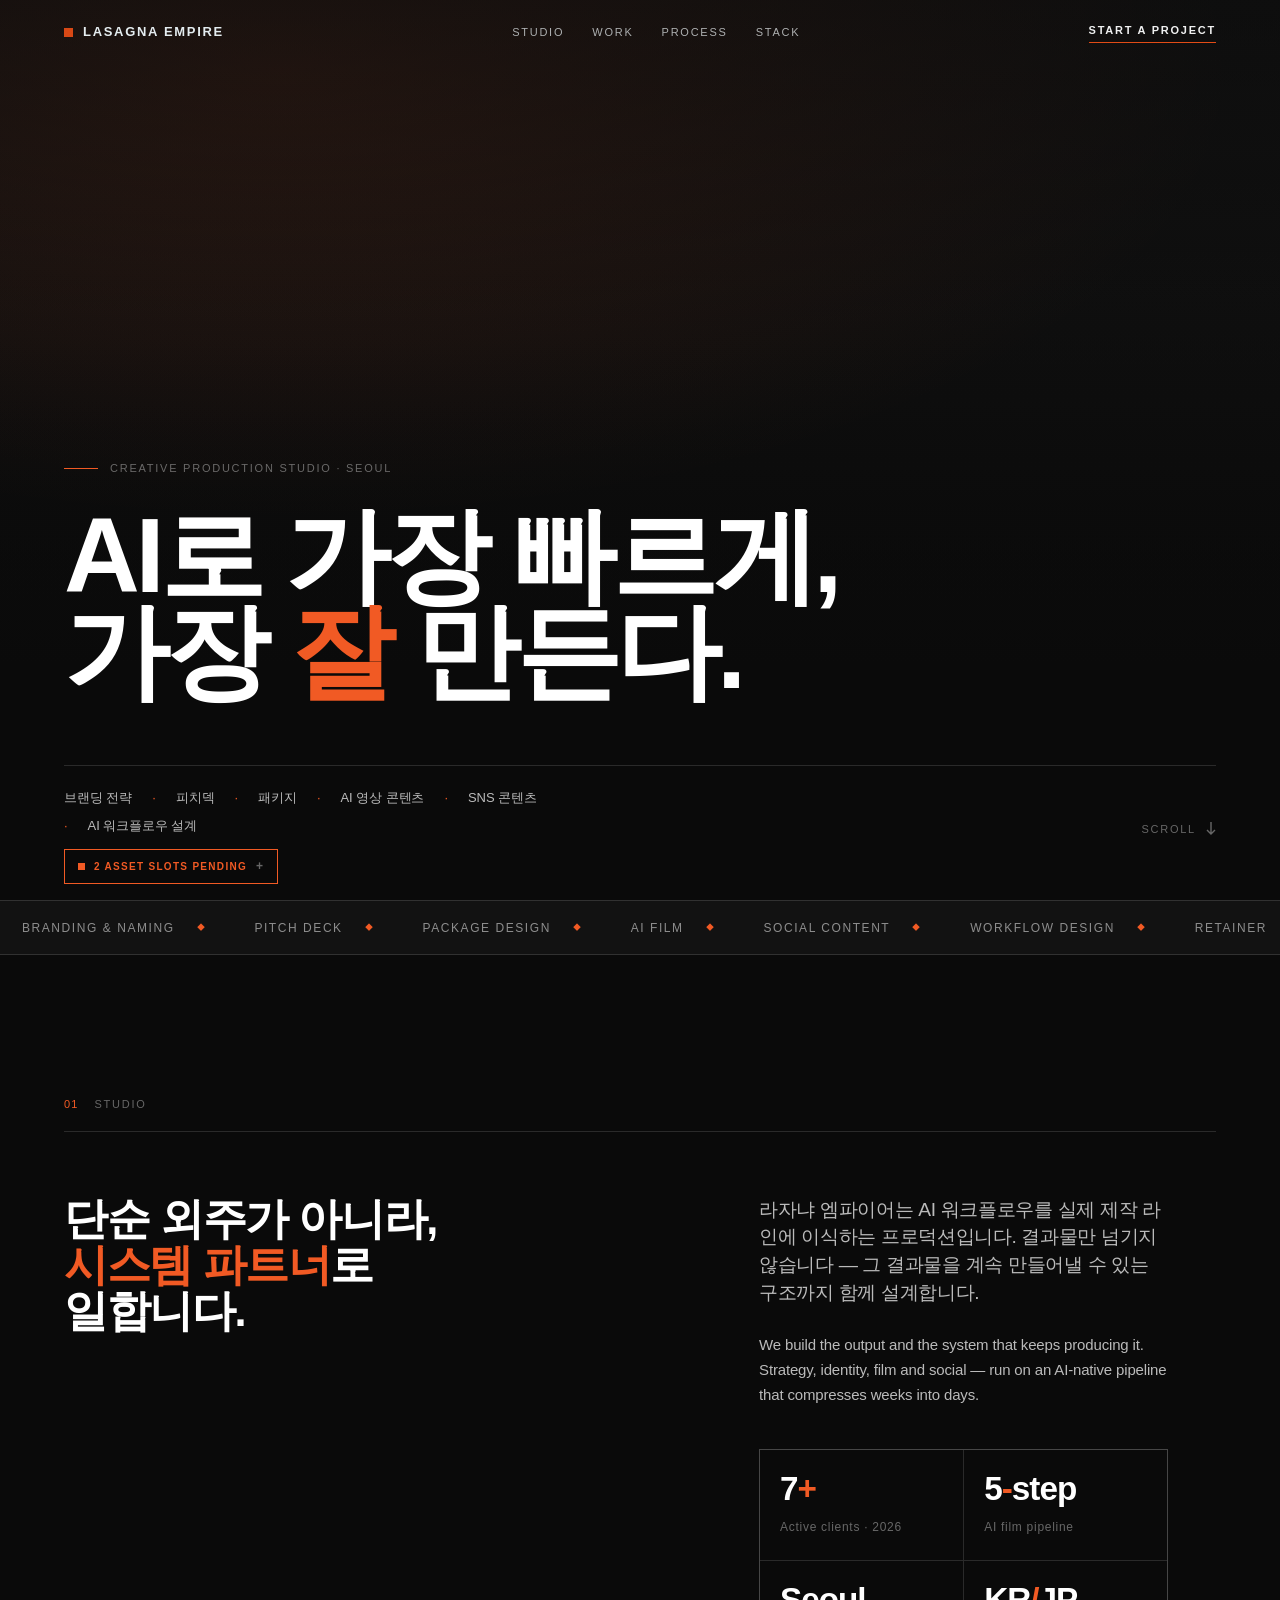
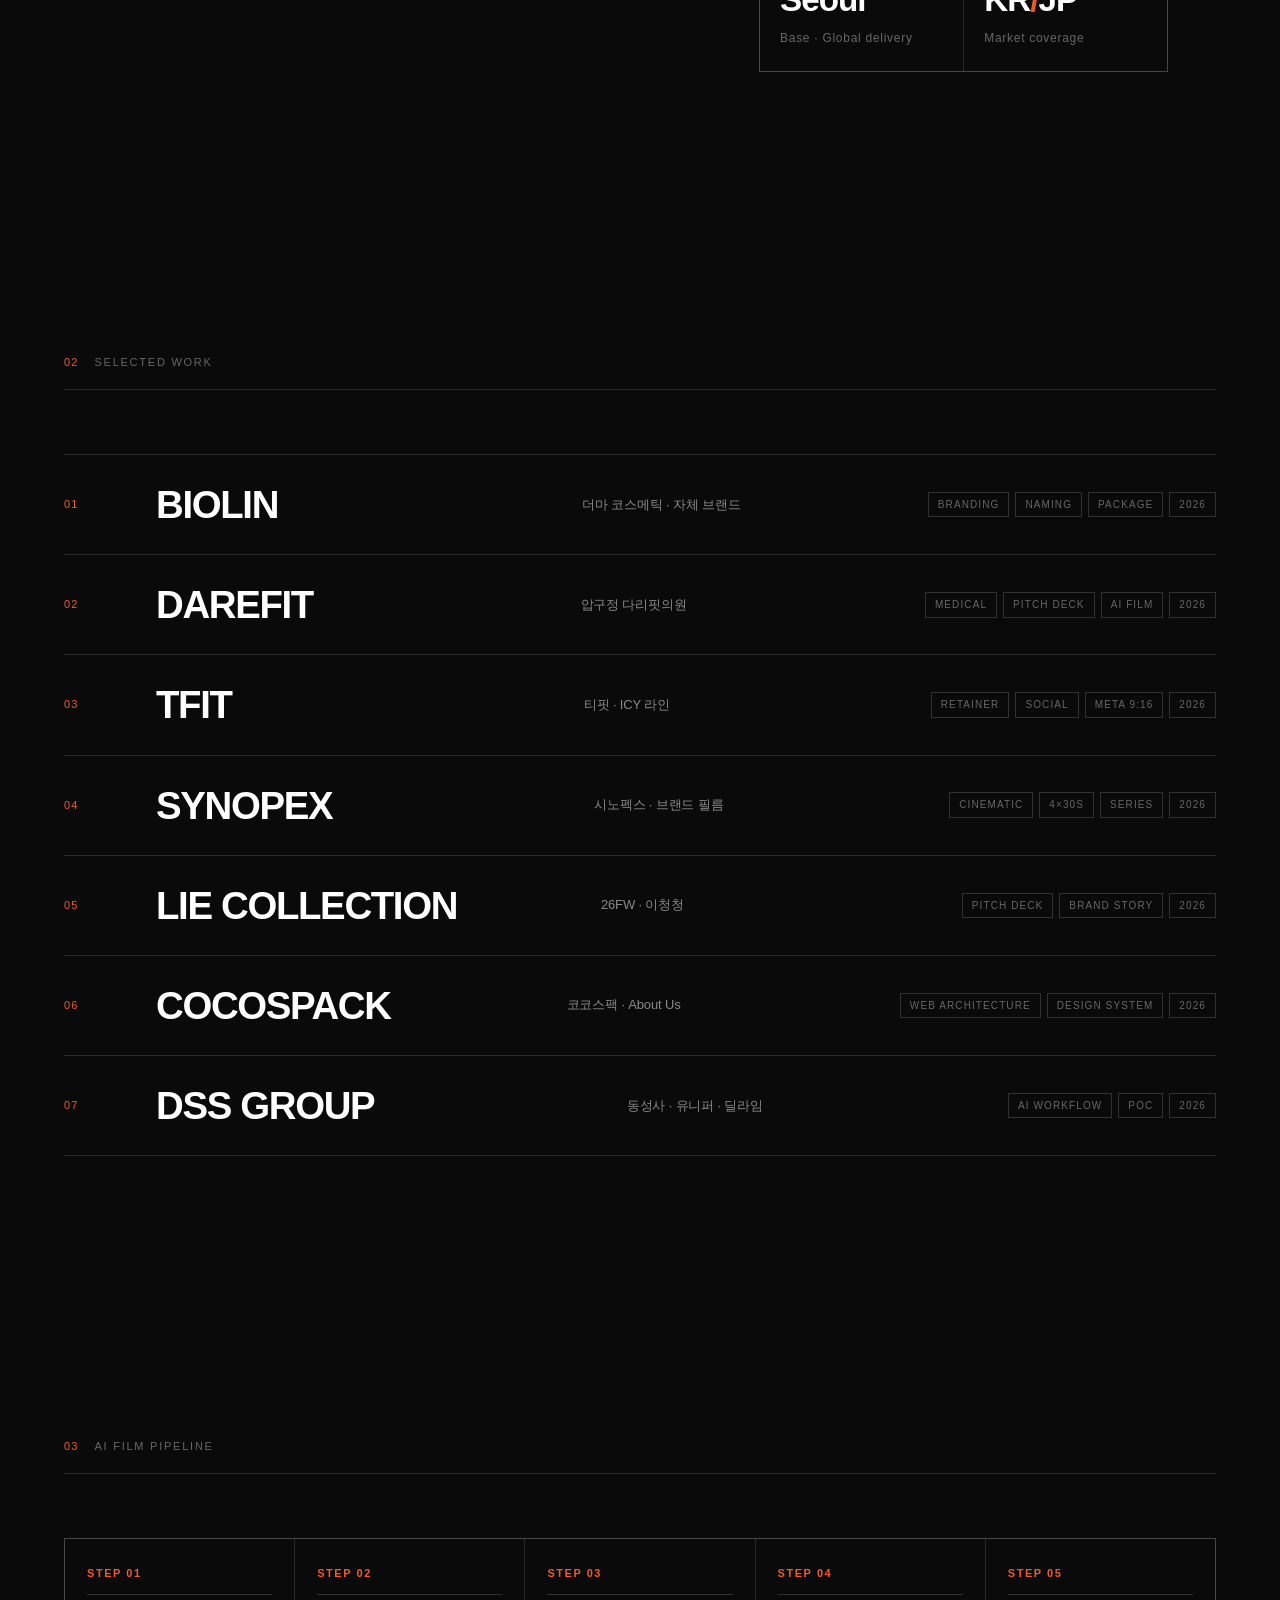
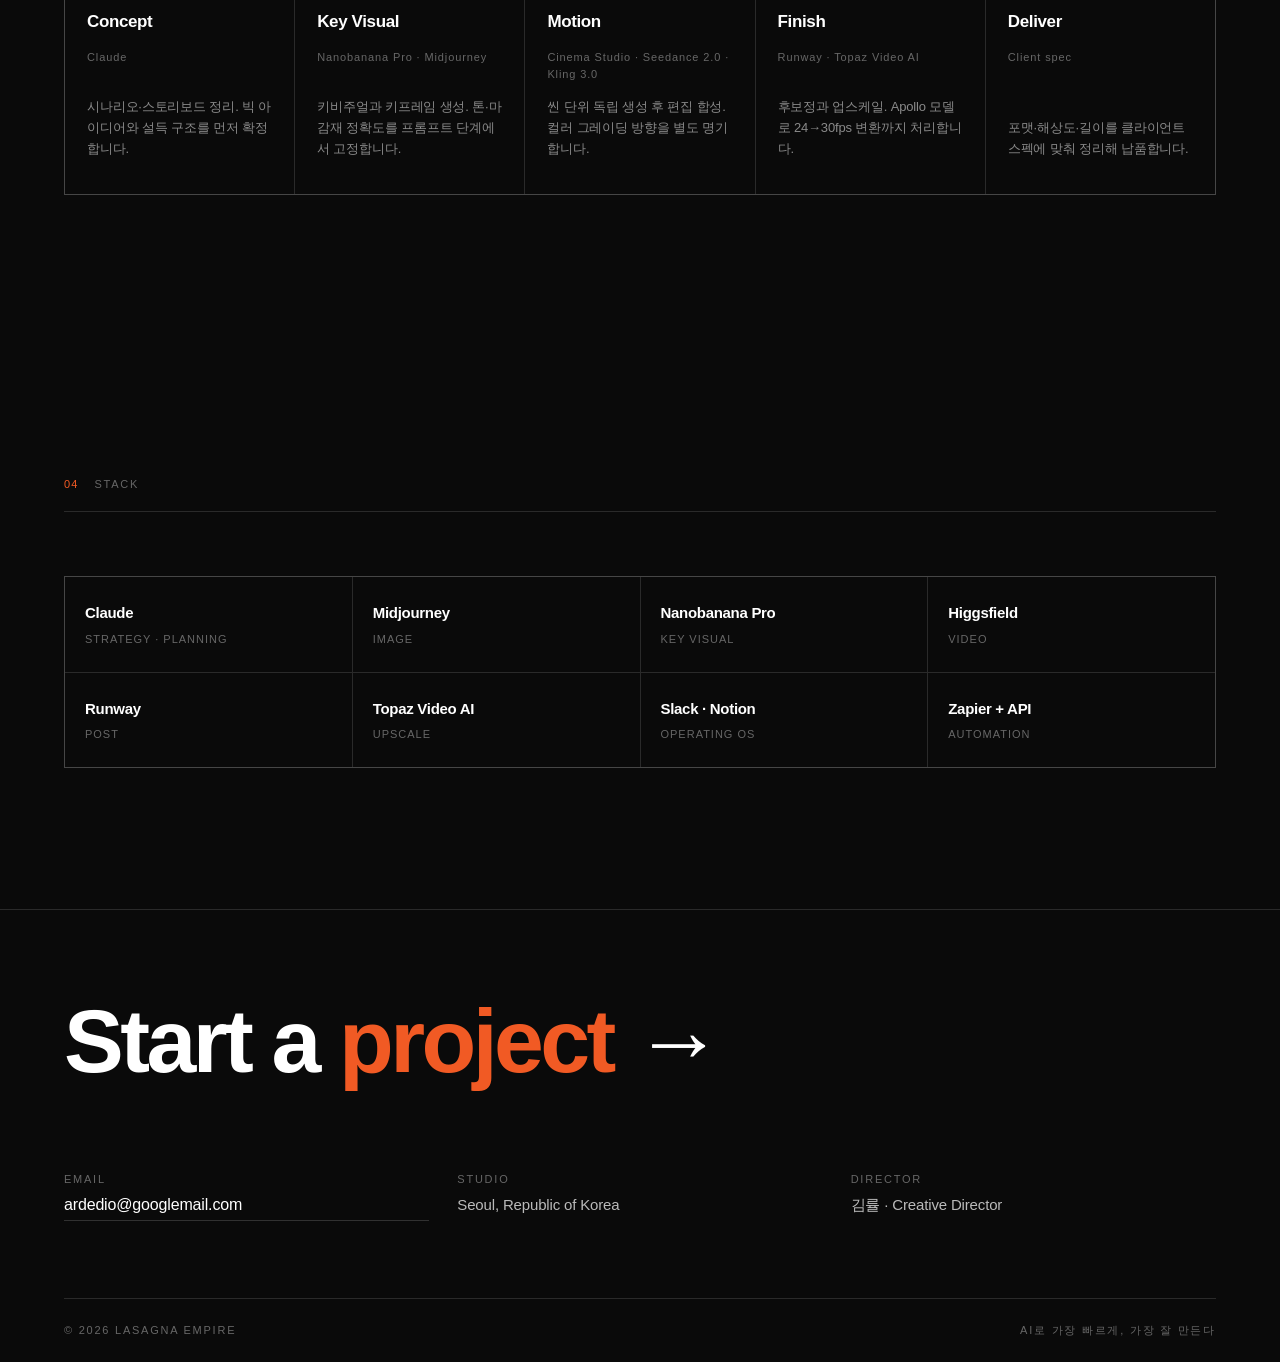
==== site/index.html @ c1d5d14d "Add Home prototype v2 (static site) Dependency-free static Home page under site/, built to the brand" ====
<!DOCTYPE html>
<html lang="ko">
<head>
<meta charset="utf-8">
<meta name="viewport" content="width=device-width, initial-scale=1">
<title>LASAGNA EMPIRE — AI로 가장 빠르게, 가장 잘 만든다</title>
<meta name="description" content="라자냐 엠파이어는 AI로 가장 빠르게, 가장 잘 만드는 크리에이티브 프로덕션 스튜디오입니다. 브랜딩 전략 · 피치덱 · 패키지 · AI 영상 · SNS 콘텐츠.">
<meta name="theme-color" content="#0A0A0A">

<meta property="og:type" content="website">
<meta property="og:title" content="LASAGNA EMPIRE">
<meta property="og:description" content="AI로 가장 빠르게, 가장 잘 만든다 — 크리에이티브 효율의 새로운 기준.">
<meta property="og:image" content="assets/kv/og.jpg">
<meta property="og:locale" content="ko_KR">

<link rel="stylesheet" href="css/base.css">
<link rel="stylesheet" href="css/home.css">
</head>
<body>

<a class="skip" href="#main">본문으로 건너뛰기</a>

<!-- ====================================================================== NAV -->
<header class="nav">
  <a class="nav__mark" href="#top" aria-label="LASAGNA EMPIRE — 홈">
    <span class="nav__dot" aria-hidden="true"></span>
    <span>Lasagna Empire</span>
  </a>
  <nav class="nav__links" aria-label="주요 메뉴">
    <a class="nav__link" href="#studio">Studio</a>
    <a class="nav__link" href="#work">Work</a>
    <a class="nav__link" href="#process">Process</a>
    <a class="nav__link" href="#stack">Stack</a>
  </nav>
  <a class="nav__cta" href="#contact">Start a project</a>
</header>

<main id="main">

<!-- ===================================================================== HERO -->
<section class="hero" id="top" data-video="pending">
  <div class="hero__media">
    <video class="hero__video" id="heroVideo"
           autoplay muted loop playsinline preload="auto"
           poster="assets/video/background-poster.jpg"
           aria-hidden="true" tabindex="-1">
      <source src="assets/video/background.mp4" type="video/mp4">
    </video>
  </div>
  <div class="hero__scrim" aria-hidden="true"></div>

  <div class="shell hero__inner">
    <p class="hero__eyebrow t-label">Creative Production Studio · Seoul</p>

    <h1 class="t-display hero__title">
      AI로 가장 빠르게,<br>가장 <em>잘</em> 만든다.
    </h1>

    <div class="hero__foot">
      <ul class="hero__caps">
        <li>브랜딩 전략</li>
        <li>피치덱</li>
        <li>패키지</li>
        <li>AI 영상 콘텐츠</li>
        <li>SNS 콘텐츠</li>
        <li>AI 워크플로우 설계</li>
      </ul>
      <a class="hero__scroll t-label" href="#studio">
        <span>Scroll</span>
        <svg width="10" height="14" viewBox="0 0 10 14" fill="none" aria-hidden="true">
          <path d="M5 0v12M1 8l4 4 4-4" stroke="currentColor" stroke-width="1.4"/>
        </svg>
      </a>
    </div>
  </div>
</section>

<!-- =================================================================== TICKER -->
<div class="ticker" aria-hidden="true">
  <div class="ticker__track" id="tickerTrack">
    <ul class="ticker__seq">
      <li class="ticker__item">Branding &amp; Naming</li>
      <li class="ticker__item">Pitch Deck</li>
      <li class="ticker__item">Package Design</li>
      <li class="ticker__item">AI Film</li>
      <li class="ticker__item">Social Content</li>
      <li class="ticker__item">Workflow Design</li>
      <li class="ticker__item">Retainer</li>
    </ul>
  </div>
</div>

<!-- =================================================================== STUDIO -->
<section class="section" id="studio">
  <div class="shell">
    <div class="section-head">
      <span class="t-num section-head__idx">01</span>
      <h2 class="t-label">Studio</h2>
    </div>

    <div class="studio__grid">
      <h3 class="t-head studio__lede reveal">
        단순 외주가 아니라,<br><span class="flame">시스템 파트너</span>로<br>일합니다.
      </h3>

      <div class="studio__body">
        <p class="t-sub reveal">
          라자냐 엠파이어는 AI 워크플로우를 실제 제작 라인에 이식하는 프로덕션입니다.
          결과물만 넘기지 않습니다 — 그 결과물을 계속 만들어낼 수 있는 구조까지 함께 설계합니다.
        </p>
        <p class="t-body reveal" style="--reveal-delay:70ms">
          We build the output and the system that keeps producing it. Strategy, identity,
          film and social — run on an AI-native pipeline that compresses weeks into days.
        </p>

        <div class="stats reveal" style="--reveal-delay:140ms">
          <div class="stat">
            <span class="stat__k">7<span class="flame">+</span></span>
            <span class="stat__v">Active clients · 2026</span>
          </div>
          <div class="stat">
            <span class="stat__k">5<span class="flame">-</span>step</span>
            <span class="stat__v">AI film pipeline</span>
          </div>
          <div class="stat">
            <span class="stat__k">Seoul</span>
            <span class="stat__v">Base · Global delivery</span>
          </div>
          <div class="stat">
            <span class="stat__k">KR<span class="flame">/</span>JP</span>
            <span class="stat__v">Market coverage</span>
          </div>
        </div>
      </div>
    </div>
  </div>
</section>

<!-- ===================================================================== WORK -->
<section class="section" id="work">
  <div class="shell">
    <div class="section-head">
      <span class="t-num section-head__idx">02</span>
      <h2 class="t-label">Selected Work</h2>
    </div>

    <!-- Rows are rendered from site/js/home.js so the KV manifest stays the
         single source of truth. Static fallback lives inside <noscript>. -->
    <ul class="work__list" id="workList"></ul>

    <noscript>
      <p class="t-body" style="padding-top:20px">
        BIOLIN · DAREFIT · TFIT · SYNOPEX · LIE COLLECTION · COCOSPACK · DSS GROUP
      </p>
    </noscript>
  </div>
</section>

<!-- ================================================================== PROCESS -->
<section class="section" id="process">
  <div class="shell">
    <div class="section-head">
      <span class="t-num section-head__idx">03</span>
      <h2 class="t-label">AI Film Pipeline</h2>
    </div>

    <div class="process__grid">
      <article class="step reveal">
        <span class="step__idx">STEP 01</span>
        <h3 class="step__name">Concept</h3>
        <span class="step__tool">Claude</span>
        <p class="step__desc">시나리오·스토리보드 정리. 빅 아이디어와 설득 구조를 먼저 확정합니다.</p>
      </article>
      <article class="step reveal" style="--reveal-delay:60ms">
        <span class="step__idx">STEP 02</span>
        <h3 class="step__name">Key Visual</h3>
        <span class="step__tool">Nanobanana Pro · Midjourney</span>
        <p class="step__desc">키비주얼과 키프레임 생성. 톤·마감재 정확도를 프롬프트 단계에서 고정합니다.</p>
      </article>
      <article class="step reveal" style="--reveal-delay:120ms">
        <span class="step__idx">STEP 03</span>
        <h3 class="step__name">Motion</h3>
        <span class="step__tool">Cinema Studio · Seedance 2.0 · Kling 3.0</span>
        <p class="step__desc">씬 단위 독립 생성 후 편집 합성. 컬러 그레이딩 방향을 별도 명기합니다.</p>
      </article>
      <article class="step reveal" style="--reveal-delay:180ms">
        <span class="step__idx">STEP 04</span>
        <h3 class="step__name">Finish</h3>
        <span class="step__tool">Runway · Topaz Video AI</span>
        <p class="step__desc">후보정과 업스케일. Apollo 모델로 24→30fps 변환까지 처리합니다.</p>
      </article>
      <article class="step reveal" style="--reveal-delay:240ms">
        <span class="step__idx">STEP 05</span>
        <h3 class="step__name">Deliver</h3>
        <span class="step__tool">Client spec</span>
        <p class="step__desc">포맷·해상도·길이를 클라이언트 스펙에 맞춰 정리해 납품합니다.</p>
      </article>
    </div>
  </div>
</section>

<!-- ==================================================================== STACK -->
<section class="section" id="stack">
  <div class="shell">
    <div class="section-head">
      <span class="t-num section-head__idx">04</span>
      <h2 class="t-label">Stack</h2>
    </div>

    <div class="stack__grid">
      <div class="tool reveal"><span class="tool__name">Claude</span><span class="tool__role">Strategy · Planning</span></div>
      <div class="tool reveal" style="--reveal-delay:40ms"><span class="tool__name">Midjourney</span><span class="tool__role">Image</span></div>
      <div class="tool reveal" style="--reveal-delay:80ms"><span class="tool__name">Nanobanana Pro</span><span class="tool__role">Key Visual</span></div>
      <div class="tool reveal" style="--reveal-delay:120ms"><span class="tool__name">Higgsfield</span><span class="tool__role">Video</span></div>
      <div class="tool reveal" style="--reveal-delay:160ms"><span class="tool__name">Runway</span><span class="tool__role">Post</span></div>
      <div class="tool reveal" style="--reveal-delay:200ms"><span class="tool__name">Topaz Video AI</span><span class="tool__role">Upscale</span></div>
      <div class="tool reveal" style="--reveal-delay:240ms"><span class="tool__name">Slack · Notion</span><span class="tool__role">Operating OS</span></div>
      <div class="tool reveal" style="--reveal-delay:280ms"><span class="tool__name">Zapier + API</span><span class="tool__role">Automation</span></div>
    </div>
  </div>
</section>

<!-- ================================================================== CONTACT -->
<section class="contact" id="contact">
  <div class="shell">
    <a class="contact__cta" href="mailto:ardedio@googlemail.com">
      <span>Start a</span> <span class="flame">project</span> <span>→</span>
    </a>

    <div class="contact__rows">
      <div class="contact__row">
        <span class="t-label">Email</span>
        <a href="mailto:ardedio@googlemail.com">ardedio@googlemail.com</a>
      </div>
      <div class="contact__row">
        <span class="t-label">Studio</span>
        <span class="t-body">Seoul, Republic of Korea</span>
      </div>
      <div class="contact__row">
        <span class="t-label">Director</span>
        <span class="t-body">김률 · Creative Director</span>
      </div>
    </div>

    <div class="foot">
      <span class="t-label">© 2026 Lasagna Empire</span>
      <span class="t-label">AI로 가장 빠르게, 가장 잘 만든다</span>
    </div>
  </div>
</section>

</main>

<!-- Cursor-tracked key visual (pointer devices) -->
<div class="kv-peek" id="kvPeek" aria-hidden="true"><img alt="" id="kvPeekImg"></div>

<!-- Placeholder-asset notice - dev only; auto-hides once real assets land -->
<aside class="audit" id="audit" hidden>
  <button class="audit__toggle" id="auditToggle" aria-expanded="false" aria-controls="auditPanel">
    <span class="audit__dot" aria-hidden="true"></span>
    <span id="auditChip">Asset slots pending</span>
    <span class="audit__chev" aria-hidden="true">+</span>
  </button>
  <div class="audit__panel" id="auditPanel">
    <span id="auditBody"></span>
    <button class="audit__hide" id="auditHide">이 세션에서 숨기기</button>
  </div>
</aside>

<script src="js/home.js"></script>
</body>
</html>
---- site/css/base.css ----
/* ==========================================================================
   LASAGNA EMPIRE — Base / Brand System
   HARD RULES
     · Ground   : Black (#0A0A0A)
     · Accent   : Flame (#F15A24) — single accent, used as a system marker.
     · Type     : ALL-GOTHIC (올고딕). No serif anywhere. Mac-native stack:
                  Latin  -> Helvetica Neue
                  Hangul -> Apple SD Gothic Neo (falls through automatically,
                            Helvetica Neue carries no Hangul glyphs)
   ========================================================================== */

:root {
  /* --- Brand ------------------------------------------------------------ */
  --ink:        #0A0A0A;
  --ink-raise:  #121212;
  --flame:      #F15A24;
  --flame-dim:  #B8431B;

  /* --- Neutrals (on black) ---------------------------------------------- */
  --w-100: #FFFFFF;
  --w-72:  rgba(255,255,255,0.72);
  --w-52:  rgba(255,255,255,0.52);
  --w-38:  rgba(255,255,255,0.38);
  --w-16:  rgba(255,255,255,0.16);
  --w-10:  rgba(255,255,255,0.10);
  --hair:  rgba(255,255,255,0.13);

  /* --- Type ------------------------------------------------------------- */
  --font: "Helvetica Neue", Helvetica, -apple-system, BlinkMacSystemFont,
          "Apple SD Gothic Neo", "Pretendard Variable", Pretendard,
          "Segoe UI", Arial, sans-serif;

  /* --- Grid / rhythm ---------------------------------------------------- */
  --gutter: 24px;
  --margin: 32px;
  --maxw:   1560px;
  --rule:   1px;

  /* --- Motion ----------------------------------------------------------- */
  --ease:      cubic-bezier(0.22, 1, 0.36, 1);
  --ease-io:   cubic-bezier(0.65, 0, 0.35, 1);
  --dur:       0.62s;
}

@media (min-width: 900px)  { :root { --margin: 48px; } }
@media (min-width: 1280px) { :root { --margin: 64px; --gutter: 32px; } }

/* --- Reset ---------------------------------------------------------------- */
*, *::before, *::after { box-sizing: border-box; }
html { -webkit-text-size-adjust: 100%; scroll-behavior: smooth; }
@media (prefers-reduced-motion: reduce) { html { scroll-behavior: auto; } }

body {
  margin: 0;
  background: var(--ink);
  color: var(--w-100);
  font-family: var(--font);
  font-weight: 400;
  font-size: 16px;
  line-height: 1.55;
  letter-spacing: -0.01em;
  -webkit-font-smoothing: antialiased;
  -moz-osx-font-smoothing: grayscale;
  overflow-x: hidden;
}

h1, h2, h3, h4, p, figure, ul, ol { margin: 0; }
ul, ol { padding: 0; list-style: none; }
img, video { display: block; max-width: 100%; }
a { color: inherit; text-decoration: none; }
button { font: inherit; color: inherit; background: none; border: 0; cursor: pointer; }

::selection { background: var(--flame); color: var(--ink); }

/* --- Type primitives ------------------------------------------------------ */

/* Display — tight, large, negative tracking. Pentagram discipline. */
.t-display {
  font-weight: 700;
  font-size: clamp(2.75rem, 8.2vw, 8.5rem);
  line-height: 0.92;
  letter-spacing: -0.042em;
  text-wrap: balance;
}

.t-head {
  font-weight: 700;
  font-size: clamp(1.75rem, 3.4vw, 3.25rem);
  line-height: 1.06;
  letter-spacing: -0.032em;
}

.t-sub {
  font-weight: 500;
  font-size: clamp(1.05rem, 1.5vw, 1.375rem);
  line-height: 1.45;
  letter-spacing: -0.018em;
  color: var(--w-72);
}

.t-body { font-size: 0.9375rem; line-height: 1.65; color: var(--w-72); }

/* Label — the workhorse. Uppercase, wide tracking, small. */
.t-label {
  font-weight: 500;
  font-size: 0.6875rem;
  line-height: 1;
  letter-spacing: 0.16em;
  text-transform: uppercase;
  color: var(--w-38);
}

.t-num {
  font-weight: 500;
  font-size: 0.6875rem;
  letter-spacing: 0.1em;
  font-variant-numeric: tabular-nums;
  color: var(--flame);
}

.flame { color: var(--flame); }

/* --- Layout primitives ---------------------------------------------------- */
.shell {
  width: 100%;
  max-width: var(--maxw);
  margin-inline: auto;
  padding-inline: var(--margin);
}

.section { padding-block: clamp(80px, 11vw, 168px); }

/* Section header: hairline rule + numbered label. Repeats site-wide. */
.section-head {
  display: flex;
  align-items: baseline;
  gap: 16px;
  padding-bottom: 18px;
  margin-bottom: clamp(40px, 5vw, 72px);
  border-bottom: var(--rule) solid var(--hair);
}
.section-head__idx { color: var(--flame); }

/* --- Scroll reveal -------------------------------------------------------- */
.reveal {
  opacity: 0;
  transform: translateY(22px);
  transition: opacity var(--dur) var(--ease), transform var(--dur) var(--ease);
  transition-delay: var(--reveal-delay, 0ms);
}
.reveal.is-in { opacity: 1; transform: none; }

@media (prefers-reduced-motion: reduce) {
  .reveal { opacity: 1; transform: none; transition: none; }
}

/* --- Focus ---------------------------------------------------------------- */
:focus-visible {
  outline: 2px solid var(--flame);
  outline-offset: 3px;
}

.skip {
  position: absolute; left: -9999px; top: 0; z-index: 999;
  background: var(--flame); color: var(--ink);
  padding: 12px 18px; font-weight: 700;
}
.skip:focus { left: 0; }
---- site/css/home.css ----
/* ==========================================================================
   LASAGNA EMPIRE — Home v2
   ========================================================================== */

/* --------------------------------------------------------------------------
   NAV
   -------------------------------------------------------------------------- */
.nav {
  position: fixed; inset: 0 0 auto 0; z-index: 60;
  display: flex; align-items: center; justify-content: space-between;
  gap: 24px;
  padding: 20px var(--margin);
  mix-blend-mode: difference;   /* stays legible over video + over black */
}

.nav__mark {
  display: flex; align-items: center; gap: 10px;
  font-weight: 700; font-size: 0.8125rem;
  letter-spacing: 0.13em; text-transform: uppercase;
}
/* The single orange square: the studio's system marker. */
.nav__dot { width: 9px; height: 9px; background: var(--flame); flex: none; }

.nav__links { display: none; gap: 28px; }
@media (min-width: 860px) { .nav__links { display: flex; } }

.nav__link {
  font-size: 0.6875rem; letter-spacing: 0.16em; text-transform: uppercase;
  color: var(--w-72);
  padding-block: 4px;
  transition: color 0.3s var(--ease);
}
.nav__link:hover { color: var(--w-100); }

.nav__cta {
  font-size: 0.6875rem; letter-spacing: 0.16em; text-transform: uppercase;
  font-weight: 700;
  border-bottom: 1px solid var(--flame);
  padding-bottom: 3px;
}

/* --------------------------------------------------------------------------
   HERO
   -------------------------------------------------------------------------- */
.hero {
  position: relative;
  min-height: 100svh;
  display: flex; flex-direction: column; justify-content: flex-end;
  padding-bottom: clamp(32px, 5vw, 64px);
  overflow: hidden;
  isolation: isolate;
}

.hero__media { position: absolute; inset: 0; z-index: -2; background: var(--ink); }

/* Desaturated loop — the hard rule. Video is texture, never subject. */
.hero__video {
  width: 100%; height: 100%;
  object-fit: cover;
  filter: saturate(0.12) contrast(1.14) brightness(0.46);
  opacity: 0;
  transition: opacity 1.1s var(--ease);
}
.hero__video.is-ready { opacity: 1; }

/* Fallback ground when background.mp4 is absent (asset not yet dropped in). */
.hero__media::after {
  content: "";
  position: absolute; inset: 0;
  background:
    radial-gradient(120% 80% at 22% 8%, rgba(241,90,36,0.16), transparent 62%),
    linear-gradient(180deg, #141414 0%, #0A0A0A 74%);
  opacity: 1;
  transition: opacity 1.1s var(--ease);
}
.hero[data-video="ok"] .hero__media::after { opacity: 0; }

/* Legibility scrim + grain. */
.hero__scrim {
  position: absolute; inset: 0; z-index: -1;
  background: linear-gradient(
    180deg,
    rgba(10,10,10,0.62) 0%,
    rgba(10,10,10,0.16) 38%,
    rgba(10,10,10,0.86) 100%
  );
}

.hero__inner { position: relative; width: 100%; }

.hero__eyebrow {
  display: flex; align-items: center; gap: 12px;
  margin-bottom: clamp(20px, 3vw, 34px);
}
.hero__eyebrow::before {
  content: ""; width: 34px; height: 1px; background: var(--flame); flex: none;
}

.hero__title { max-width: 15ch; }
.hero__title em { font-style: normal; color: var(--flame); }

.hero__foot {
  display: grid; gap: 28px;
  margin-top: clamp(36px, 5vw, 64px);
  padding-top: 22px;
  border-top: var(--rule) solid var(--hair);
}
@media (min-width: 860px) {
  .hero__foot { grid-template-columns: 1fr auto; align-items: end; }
}

.hero__caps {
  display: flex; flex-wrap: wrap; gap: 8px 20px;
  max-width: 62ch;
}
.hero__caps li { font-size: 0.8125rem; letter-spacing: -0.005em; color: var(--w-72); }
.hero__caps li + li::before {
  content: "·"; color: var(--flame); margin-right: 20px;
}

.hero__scroll {
  display: inline-flex; align-items: center; gap: 10px;
  color: var(--w-38);
}
.hero__scroll svg { animation: nudge 2.4s var(--ease-io) infinite; }
@keyframes nudge {
  0%, 62%, 100% { transform: translateY(0); }
  78%           { transform: translateY(5px); }
}
@media (prefers-reduced-motion: reduce) { .hero__scroll svg { animation: none; } }

/* --------------------------------------------------------------------------
   TICKER
   -------------------------------------------------------------------------- */
.ticker {
  border-block: var(--rule) solid var(--hair);
  background: var(--ink-raise);
  overflow: hidden;
  padding-block: 14px;
}
.ticker__track {
  display: flex; width: max-content;
  animation: slide 38s linear infinite;
}
.ticker:hover .ticker__track { animation-play-state: paused; }
@media (prefers-reduced-motion: reduce) {
  .ticker__track { animation: none; }
  .ticker { overflow-x: auto; }
}
@keyframes slide { to { transform: translateX(-50%); } }

.ticker__item {
  display: inline-flex; align-items: center; gap: 22px;
  padding-inline: 22px;
  font-size: 0.75rem; letter-spacing: 0.13em; text-transform: uppercase;
  color: var(--w-52); white-space: nowrap;
}
.ticker__item::after { content: "◆"; color: var(--flame); font-size: 0.5rem; }

/* --------------------------------------------------------------------------
   STUDIO
   -------------------------------------------------------------------------- */
.studio__grid { display: grid; gap: clamp(40px, 6vw, 88px); }
@media (min-width: 980px) {
  .studio__grid { grid-template-columns: 1.15fr 0.85fr; align-items: start; }
}

.studio__lede { max-width: 22ch; }

.studio__body { display: grid; gap: 26px; max-width: 46ch; }

.stats {
  display: grid; grid-template-columns: repeat(2, 1fr);
  gap: 1px;
  margin-top: 16px;
  background: var(--hair);
  border: var(--rule) solid var(--hair);
}
.stat { background: var(--ink); padding: 22px 20px; }
.stat__k {
  display: block;
  font-weight: 700; font-size: clamp(1.5rem, 2.6vw, 2.25rem);
  letter-spacing: -0.03em; line-height: 1;
  margin-bottom: 8px;
}
.stat__v { font-size: 0.75rem; letter-spacing: 0.06em; color: var(--w-38); }

/* --------------------------------------------------------------------------
   WORK — editorial index with cursor-tracked key visual
   -------------------------------------------------------------------------- */
.work__list { border-top: var(--rule) solid var(--hair); }

.work__row {
  position: relative;
  isolation: isolate;   /* keeps the ::before flame wash behind row content */
  /* Mobile: single column stack. Desktop switches to the 4-col index below. */
  display: grid;
  grid-template-columns: minmax(0, 1fr);
  gap: 10px;
  padding-block: clamp(22px, 2.6vw, 30px);
  border-bottom: var(--rule) solid var(--hair);
  transition: padding-inline 0.5s var(--ease);
}
@media (min-width: 860px) {
  .work__row {
    grid-template-columns: 68px minmax(0, 1.25fr) minmax(0, 1fr) auto;
    gap: 24px;
    align-items: center;
  }
  .work__row:hover { padding-inline: 14px; }
}

/* Flame wash sweeps in on hover — accent as behaviour, not decoration. */
.work__row::before {
  content: "";
  position: absolute; inset: 0; z-index: -1;
  background: linear-gradient(90deg, rgba(241,90,36,0.13), transparent 68%);
  opacity: 0;
  transition: opacity 0.45s var(--ease);
}
.work__row:hover::before, .work__row:focus-within::before { opacity: 1; }

.work__idx { color: var(--flame); }

.work__name {
  font-weight: 700;
  font-size: clamp(1.375rem, 3vw, 2.5rem);
  letter-spacing: -0.035em;
  line-height: 1.02;
  transition: color 0.35s var(--ease);
}
.work__row:hover .work__name { color: var(--flame); }

.work__meta { font-size: 0.8125rem; color: var(--w-52); }

.work__tags { display: flex; flex-wrap: wrap; gap: 6px; }
.work__tag {
  font-size: 0.625rem; letter-spacing: 0.11em; text-transform: uppercase;
  color: var(--w-38);
  border: var(--rule) solid var(--w-16);
  padding: 4px 9px;
  white-space: nowrap;
}

.work__link { position: absolute; inset: 0; }

/* Floating KV preview (pointer devices only) */
.kv-peek {
  position: fixed; top: 0; left: 0; z-index: 40;
  width: 300px; aspect-ratio: 16 / 9;
  pointer-events: none;
  opacity: 0;
  transform: translate3d(-50%, -50%, 0) scale(0.94);
  transition: opacity 0.34s var(--ease), transform 0.34s var(--ease);
  border: var(--rule) solid var(--w-16);
  background: var(--ink-raise);
  overflow: hidden;
}
.kv-peek.is-on { opacity: 1; transform: translate3d(-50%, -50%, 0) scale(1); }
.kv-peek img {
  width: 100%; height: 100%; object-fit: cover;
  filter: saturate(0.35) contrast(1.06);
}
@media (hover: none), (max-width: 859px) { .kv-peek { display: none; } }
@media (prefers-reduced-motion: reduce) { .kv-peek { transition: opacity 0.2s linear; } }

/* Mobile: KV inline instead of on hover */
.work__thumb { display: none; }
@media (max-width: 859px) {
  .work__thumb {
    display: block; grid-column: 1 / -1;
    margin-top: 14px; aspect-ratio: 16 / 9;
    border: var(--rule) solid var(--w-16);
    background: var(--ink-raise);
  }
  .work__thumb img {
    width: 100%; height: 100%; object-fit: cover;
    filter: saturate(0.35) contrast(1.06);
  }
}

/* --------------------------------------------------------------------------
   PROCESS
   -------------------------------------------------------------------------- */
.process__grid {
  display: grid; gap: 1px;
  background: var(--hair);
  border: var(--rule) solid var(--hair);
}
@media (min-width: 720px)  { .process__grid { grid-template-columns: repeat(2, 1fr); } }
@media (min-width: 1100px) { .process__grid { grid-template-columns: repeat(5, 1fr); } }

.step {
  background: var(--ink);
  padding: 26px 22px 34px;
  display: flex; flex-direction: column; gap: 14px;
  min-height: 210px;
  transition: background 0.4s var(--ease);
}
.step:hover { background: var(--ink-raise); }

.step__idx {
  font-weight: 700; font-size: 0.6875rem; letter-spacing: 0.14em;
  color: var(--flame);
  padding-bottom: 12px;
  border-bottom: var(--rule) solid var(--w-16);
}
.step__name {
  font-weight: 700; font-size: 1.0625rem; letter-spacing: -0.022em;
}
.step__desc { font-size: 0.8125rem; line-height: 1.6; color: var(--w-52); margin-top: auto; }
.step__tool { font-size: 0.6875rem; letter-spacing: 0.08em; color: var(--w-38); }

/* --------------------------------------------------------------------------
   STACK
   -------------------------------------------------------------------------- */
.stack__grid {
  display: grid; grid-template-columns: repeat(2, 1fr); gap: 1px;
  background: var(--hair); border: var(--rule) solid var(--hair);
}
@media (min-width: 700px)  { .stack__grid { grid-template-columns: repeat(4, 1fr); } }

.tool {
  background: var(--ink);
  padding: 24px 20px;
  display: flex; flex-direction: column; gap: 6px;
  transition: background 0.4s var(--ease), color 0.4s var(--ease);
}
.tool:hover { background: var(--flame); color: var(--ink); }
.tool:hover .tool__role { color: rgba(10,10,10,0.72); }
.tool__name { font-weight: 700; font-size: 0.9375rem; letter-spacing: -0.02em; }
.tool__role {
  font-size: 0.6875rem; letter-spacing: 0.09em; text-transform: uppercase;
  color: var(--w-38);
  transition: color 0.4s var(--ease);
}

/* --------------------------------------------------------------------------
   CONTACT / FOOTER
   -------------------------------------------------------------------------- */
.contact { border-top: var(--rule) solid var(--hair); }

.contact__cta {
  display: block;
  font-weight: 700;
  font-size: clamp(2rem, 7vw, 6rem);
  line-height: 0.95; letter-spacing: -0.04em;
  padding-block: clamp(48px, 7vw, 96px);
  transition: color 0.4s var(--ease);
}
.contact__cta:hover { color: var(--flame); }
.contact__cta span { display: inline-block; }

.contact__rows {
  display: grid; gap: 28px;
  padding-bottom: clamp(48px, 6vw, 80px);
}
@media (min-width: 860px) { .contact__rows { grid-template-columns: repeat(3, 1fr); } }

.contact__row { display: grid; gap: 8px; align-content: start; }
.contact__row a { border-bottom: 1px solid var(--w-16); padding-bottom: 2px; }
.contact__row a:hover { border-color: var(--flame); color: var(--flame); }

.foot {
  display: flex; flex-wrap: wrap; gap: 14px 24px;
  justify-content: space-between; align-items: center;
  padding-block: 26px;
  border-top: var(--rule) solid var(--hair);
}

/* --------------------------------------------------------------------------
   ASSET-PENDING NOTICE
   Dev-only. Ships collapsed as a chip so it never covers content; expands on
   click. Hides itself entirely once every manifest slot holds a real file.
   -------------------------------------------------------------------------- */
.audit {
  position: fixed; left: var(--margin); bottom: 16px; z-index: 80;
  border: var(--rule) solid var(--flame);
  background: rgba(10,10,10,0.94);
  backdrop-filter: blur(8px);
  max-width: min(320px, calc(100vw - (var(--margin) * 2)));
}
.audit[hidden] { display: none !important; }

.audit__toggle {
  display: flex; align-items: center; gap: 9px;
  width: 100%;
  padding: 9px 13px;
  font-weight: 700; font-size: 0.625rem;
  letter-spacing: 0.13em; text-transform: uppercase;
  color: var(--flame);
  text-align: left;
}
.audit__dot { width: 7px; height: 7px; background: var(--flame); flex: none; }
.audit__chev { margin-left: auto; color: var(--w-38); font-size: 0.75rem; line-height: 1; }
.audit.is-open .audit__chev { color: var(--flame); }

.audit__panel {
  display: none;
  margin-top: 2px;
  padding: 10px 13px 12px;
  font-size: 0.6875rem; line-height: 1.6; color: var(--w-72);
  border-top: var(--rule) solid var(--w-16);
}
.audit.is-open .audit__panel { display: block; }

.audit__hide {
  display: block; margin-top: 9px;
  font-size: 0.625rem; letter-spacing: 0.1em; text-transform: uppercase;
  color: var(--w-38);
}
.audit__hide:hover { color: var(--flame); }
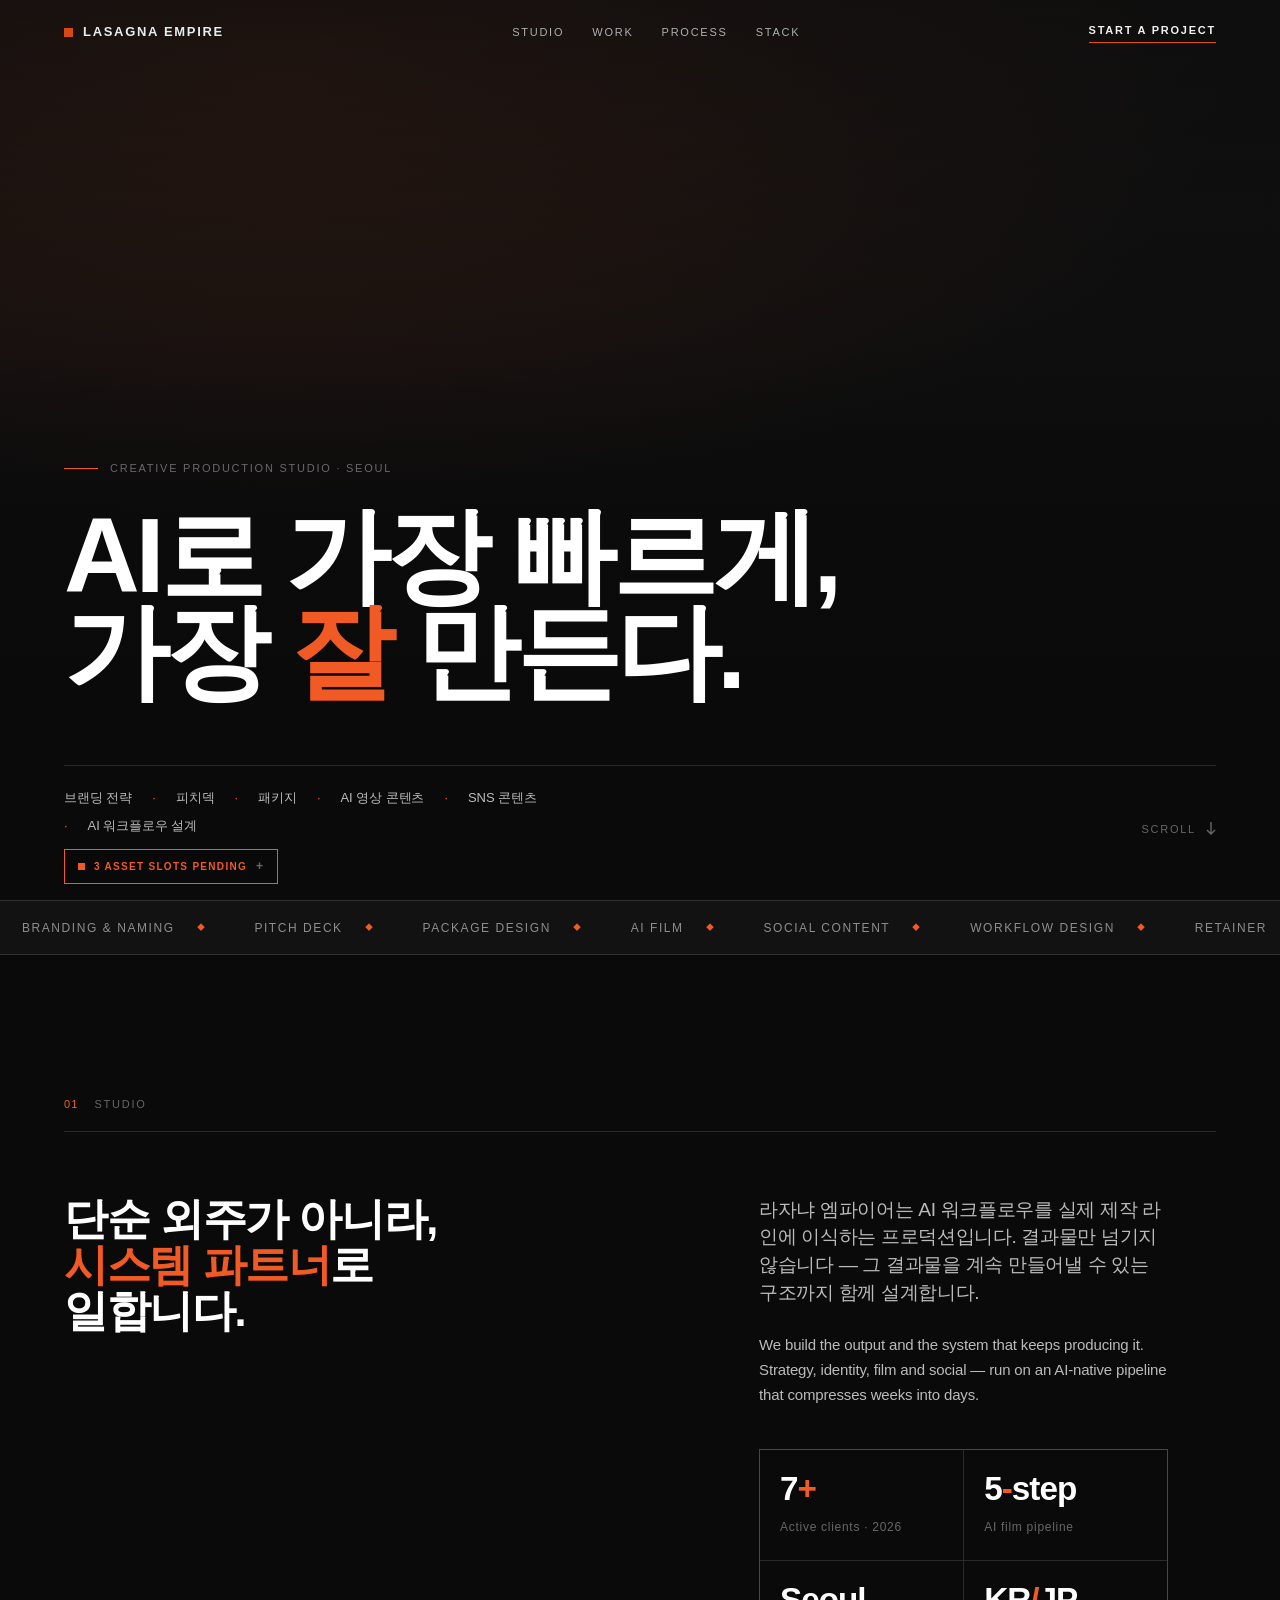
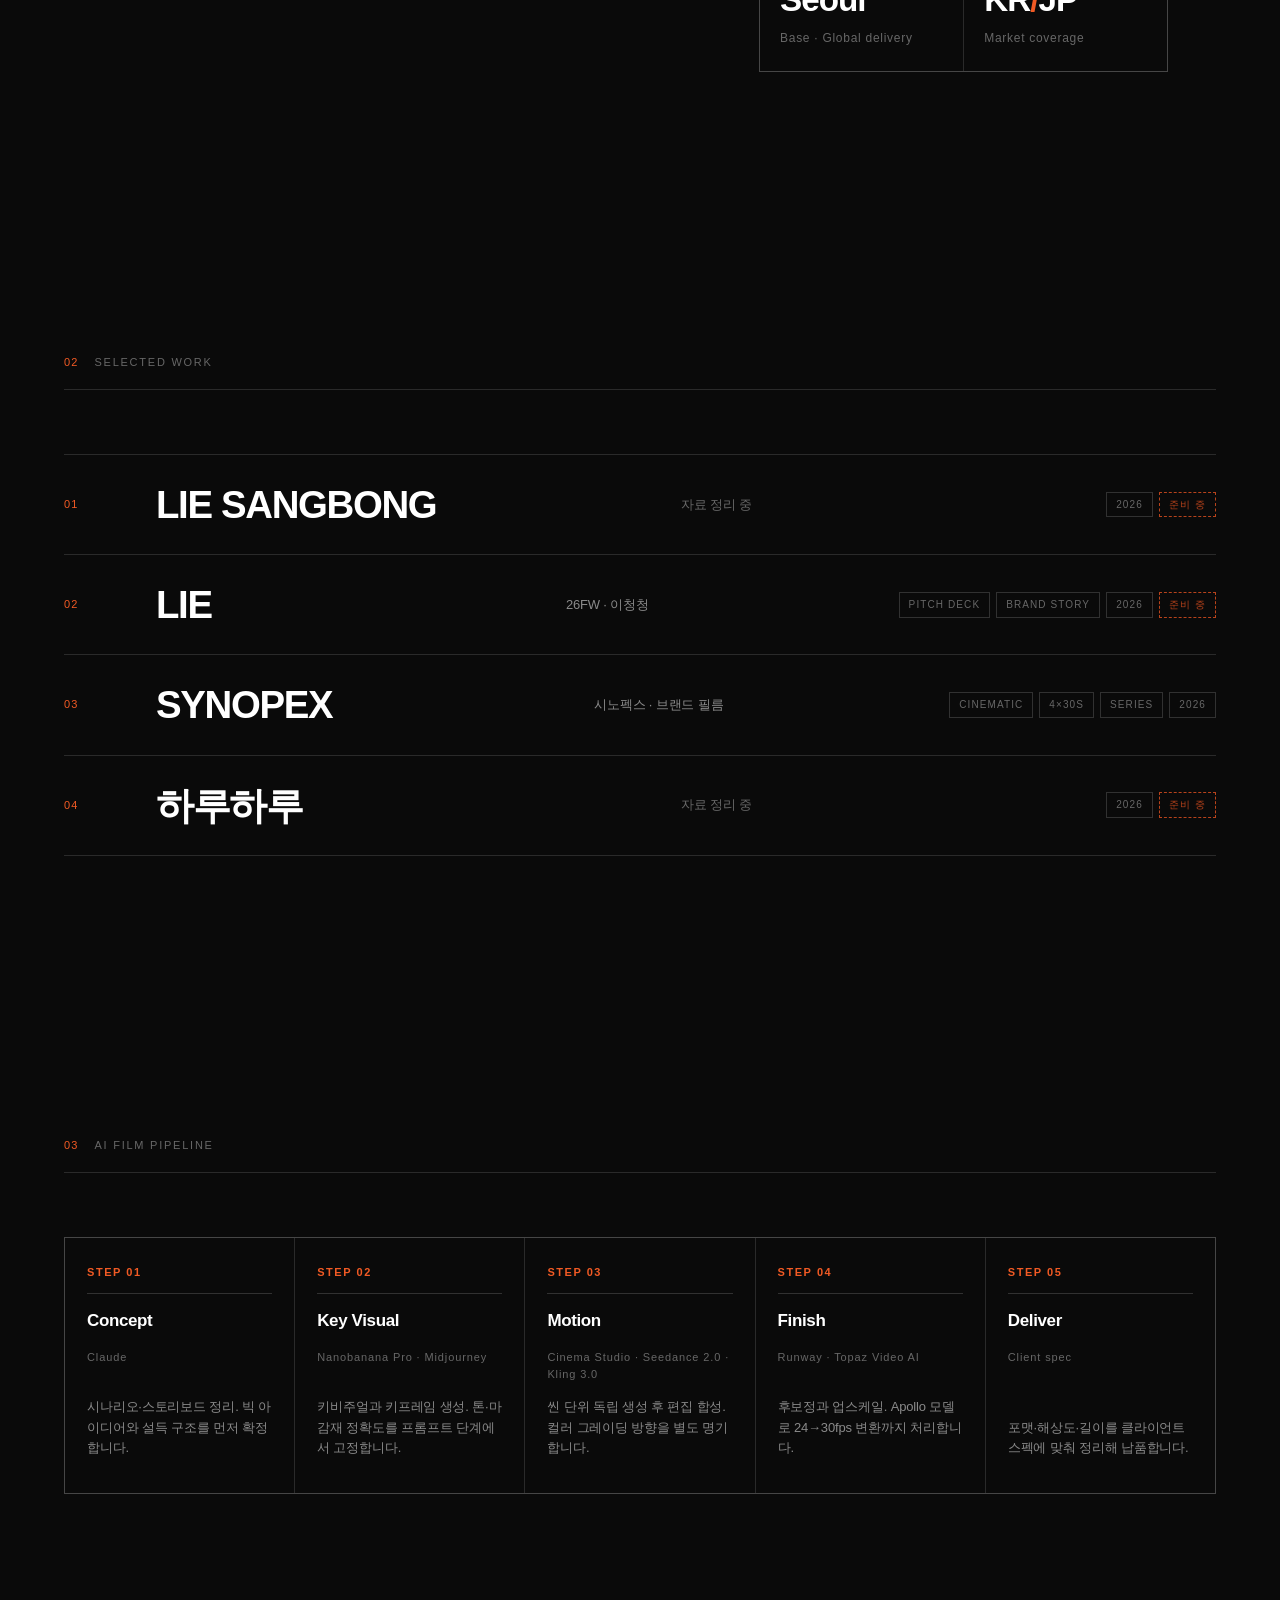
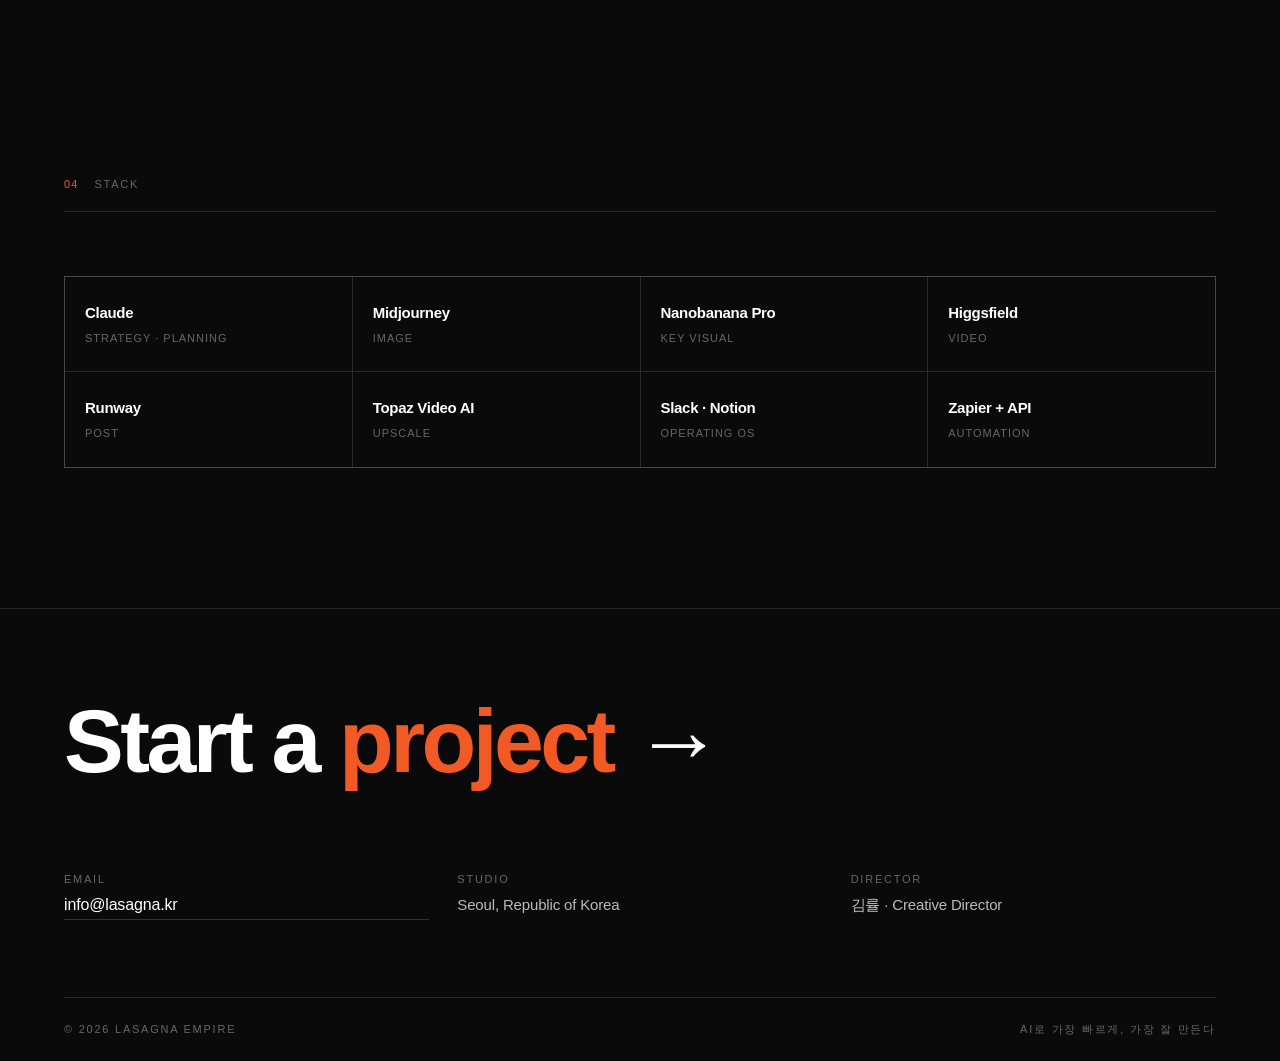
==== commit 4479aeec: "Add the ready-to-upload index.html and fix the prototype's contact address deploy/upload-to-www/inde" ====
--- a/site/index.html
+++ b/site/index.html
@@ -223,14 +223,14 @@
 <!-- ================================================================== CONTACT -->
 <section class="contact" id="contact">
   <div class="shell">
-    <a class="contact__cta" href="mailto:ardedio@googlemail.com">
+    <a class="contact__cta" href="mailto:info@lasagna.kr">
       <span>Start a</span> <span class="flame">project</span> <span>→</span>
     </a>
 
     <div class="contact__rows">
       <div class="contact__row">
         <span class="t-label">Email</span>
-        <a href="mailto:ardedio@googlemail.com">ardedio@googlemail.com</a>
+        <a href="mailto:info@lasagna.kr">info@lasagna.kr</a>
       </div>
       <div class="contact__row">
         <span class="t-label">Studio</span>
--- a/site/css/base.css
+++ b/site/css/base.css
@@ -65,6 +65,11 @@
 }
 
 h1, h2, h3, h4, p, figure, ul, ol { margin: 0; }
+
+/* All-gothic hard rule: no faux italics anywhere. Hangul has no true italic,
+   and Helvetica Neue's synthesized slant is a defect at any size. Emphasis is
+   carried by colour and weight instead. */
+em, i, cite, dfn { font-style: normal; }
 ul, ol { padding: 0; list-style: none; }
 img, video { display: block; max-width: 100%; }
 a { color: inherit; text-decoration: none; }
--- a/site/css/home.css
+++ b/site/css/home.css
@@ -410,3 +410,22 @@
   color: var(--w-38);
 }
 .audit__hide:hover { color: var(--flame); }
+
+/* --------------------------------------------------------------------------
+   WORK ROWS WITHOUT A CASE PAGE
+   Rendered unlinked so nothing points at a 404. They stay in the index —
+   the studio has the work, the write-up just isn't up yet.
+   -------------------------------------------------------------------------- */
+.work__row.is-unlinked { cursor: default; }
+.work__row.is-unlinked:hover::before { opacity: 0.35; }
+.work__row.is-unlinked:hover .work__name { color: var(--w-72); }
+
+.work__tag--soon {
+  border-style: dashed;
+  border-color: var(--flame-dim);
+  color: var(--flame-dim);
+}
+
+/* Row whose scope copy hasn't been supplied yet — the meta slot says so
+   instead of rendering empty. Set in manifest.json via `needs_input`. */
+.work__meta.is-pending { color: var(--w-38); }
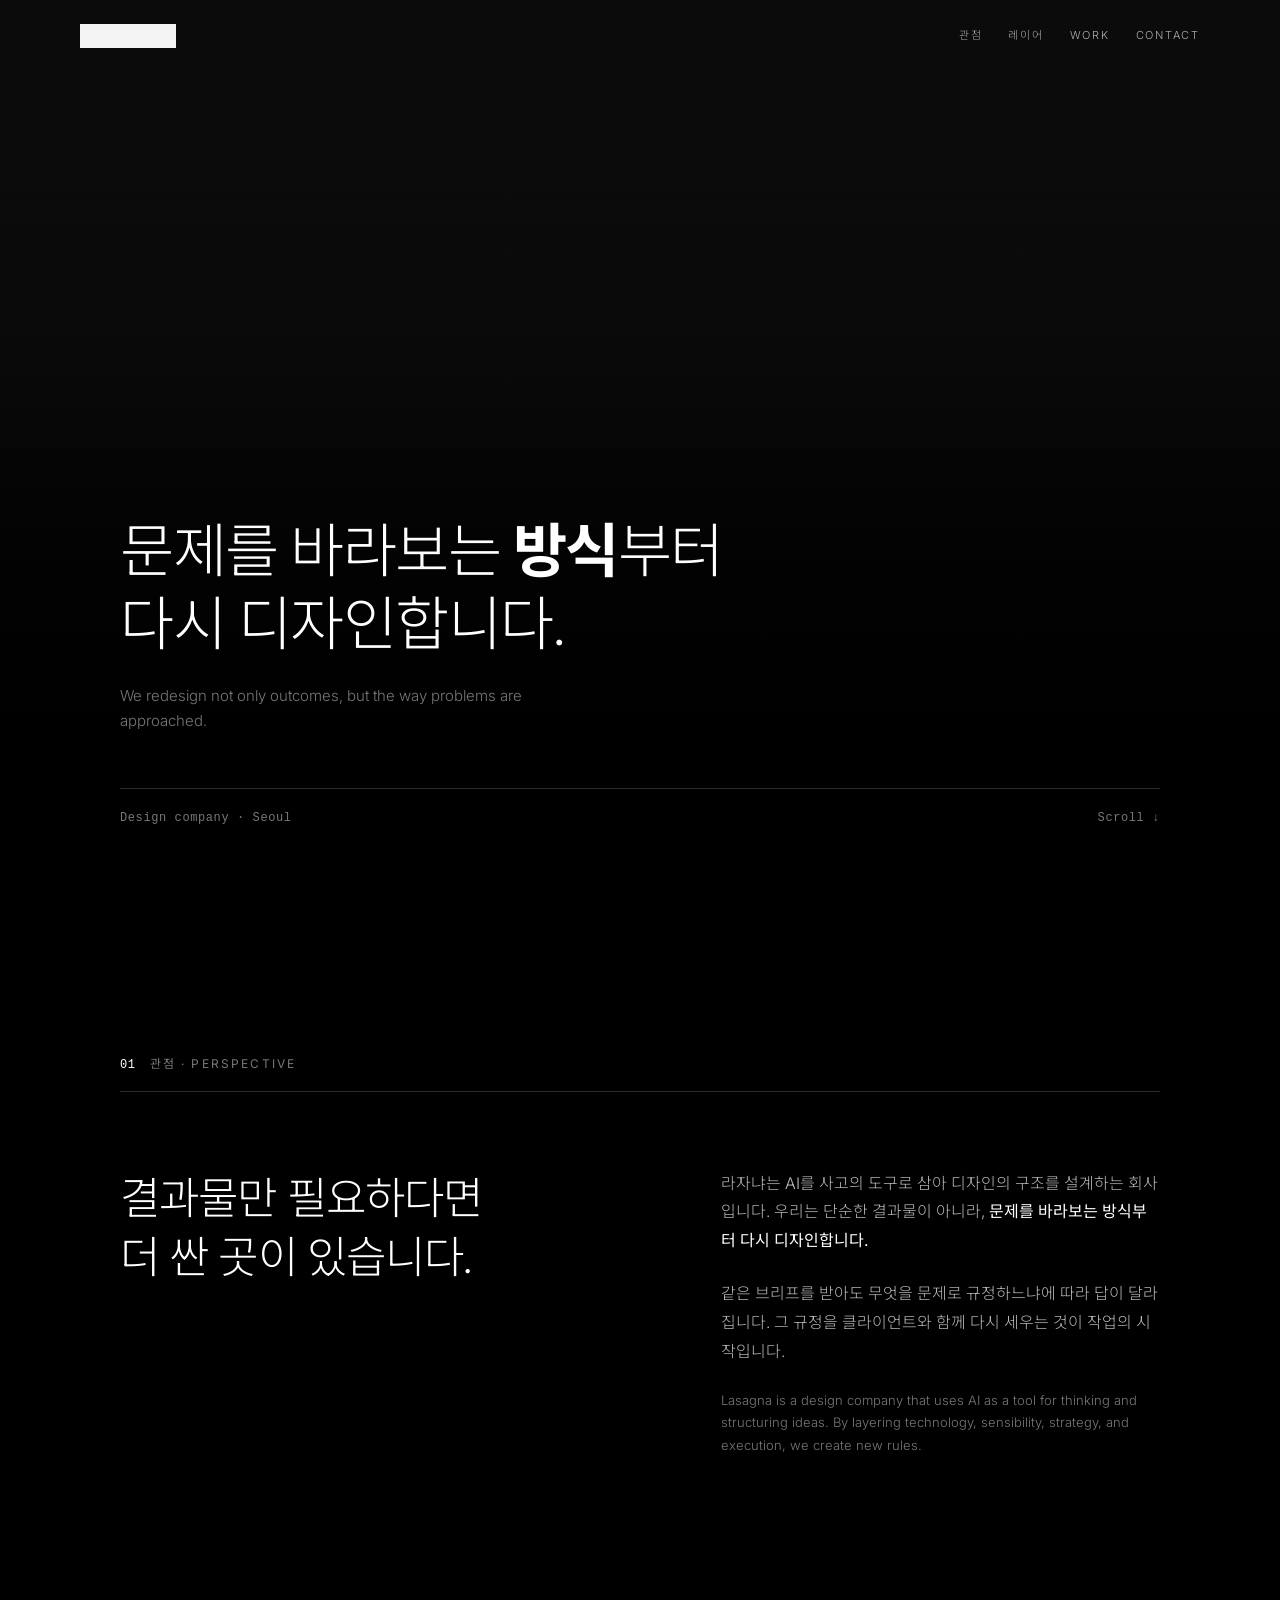
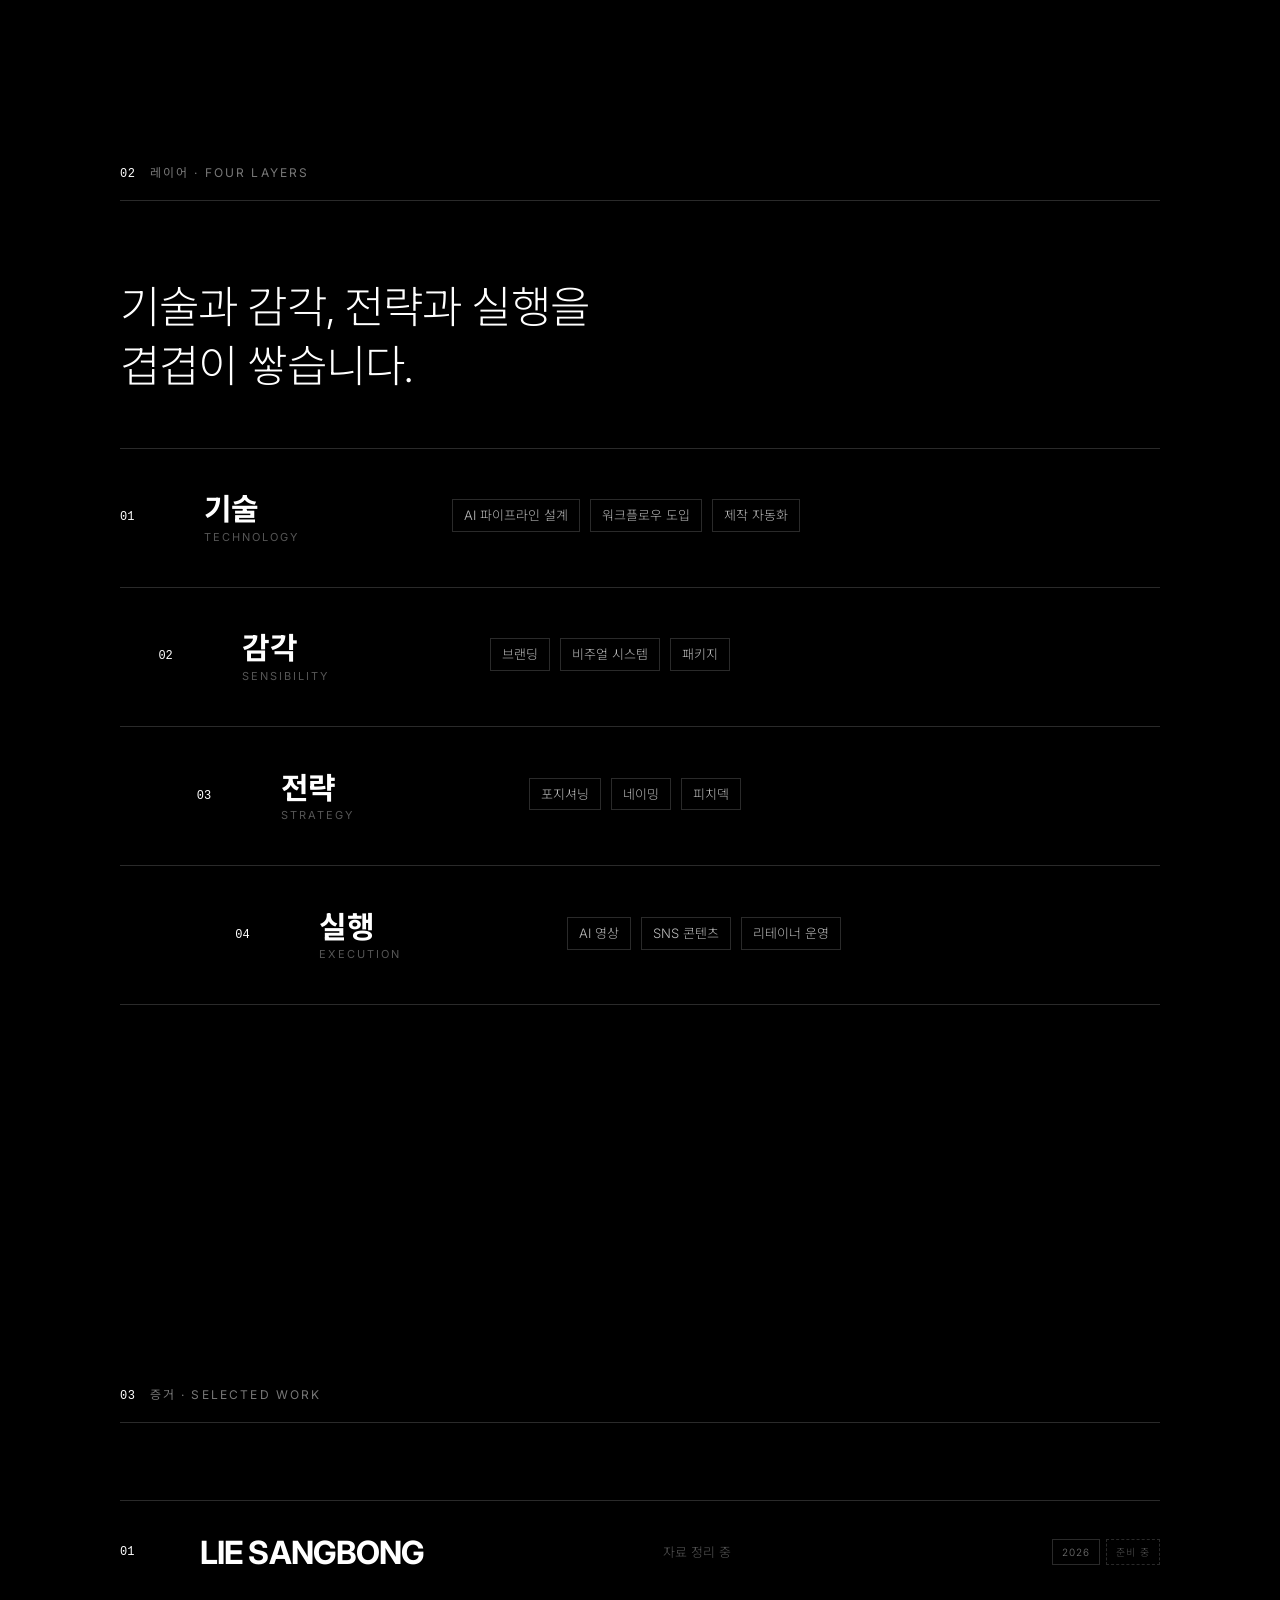
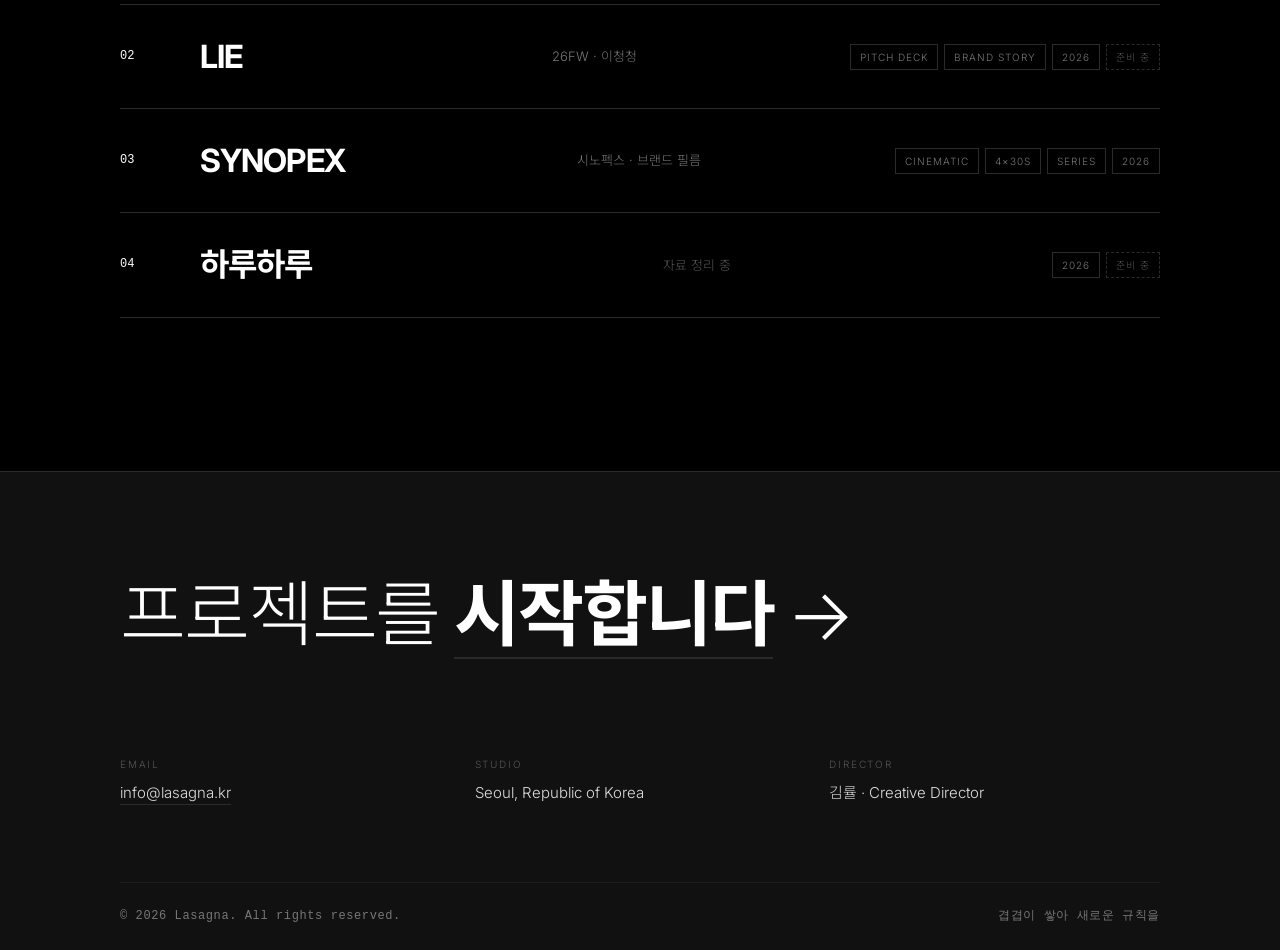
==== commit 6a0872bc: "Rebuild the site on the v3 plan: layering as structure The home page is restructured around the four" ====
--- a/site/index.html
+++ b/site/index.html
@@ -1,18 +1,17 @@
 <!DOCTYPE html>
 <html lang="ko">
 <head>
-<meta charset="utf-8">
-<meta name="viewport" content="width=device-width, initial-scale=1">
-<title>LASAGNA EMPIRE — AI로 가장 빠르게, 가장 잘 만든다</title>
-<meta name="description" content="라자냐 엠파이어는 AI로 가장 빠르게, 가장 잘 만드는 크리에이티브 프로덕션 스튜디오입니다. 브랜딩 전략 · 피치덱 · 패키지 · AI 영상 · SNS 콘텐츠.">
-<meta name="theme-color" content="#0A0A0A">
-
+<meta charset="UTF-8">
+<meta name="viewport" content="width=device-width, initial-scale=1.0">
+<title>Lasagna — 문제를 바라보는 방식부터 다시 디자인합니다</title>
+<meta name="description" content="라자냐는 AI를 사고의 도구로 삼아 디자인의 구조를 설계하는 회사입니다. 기술과 감각, 전략과 실행을 겹겹이 쌓아 새로운 규칙을 만들어갑니다.">
+<meta name="theme-color" content="#000000">
 <meta property="og:type" content="website">
-<meta property="og:title" content="LASAGNA EMPIRE">
-<meta property="og:description" content="AI로 가장 빠르게, 가장 잘 만든다 — 크리에이티브 효율의 새로운 기준.">
+<meta property="og:title" content="Lasagna">
+<meta property="og:description" content="문제를 바라보는 방식부터 다시 디자인합니다.">
 <meta property="og:image" content="assets/kv/og.jpg">
 <meta property="og:locale" content="ko_KR">
-
+<link href="https://fonts.googleapis.com/css2?family=Inter:wght@300;400;700&family=Noto+Sans+KR:wght@300;400;700&display=swap" rel="stylesheet">
 <link rel="stylesheet" href="css/base.css">
 <link rel="stylesheet" href="css/home.css">
 </head>
@@ -20,29 +19,25 @@
 
 <a class="skip" href="#main">본문으로 건너뛰기</a>
 
-<!-- ====================================================================== NAV -->
 <header class="nav">
-  <a class="nav__mark" href="#top" aria-label="LASAGNA EMPIRE — 홈">
-    <span class="nav__dot" aria-hidden="true"></span>
-    <span>Lasagna Empire</span>
+  <a class="nav__logo" href="#top" aria-label="Lasagna — 홈">
+    <img src="assets/logo.png" alt="LASAGNA">
   </a>
   <nav class="nav__links" aria-label="주요 메뉴">
-    <a class="nav__link" href="#studio">Studio</a>
+    <a class="nav__link" href="#view">관점</a>
+    <a class="nav__link" href="#layers">레이어</a>
     <a class="nav__link" href="#work">Work</a>
-    <a class="nav__link" href="#process">Process</a>
-    <a class="nav__link" href="#stack">Stack</a>
+    <a class="nav__link" href="#contact">Contact</a>
   </nav>
-  <a class="nav__cta" href="#contact">Start a project</a>
 </header>
 
 <main id="main">
 
-<!-- ===================================================================== HERO -->
+<!-- ══════════════════════════════════════════════════════════════ 00 HERO -->
 <section class="hero" id="top" data-video="pending">
   <div class="hero__media">
-    <video class="hero__video" id="heroVideo"
-           autoplay muted loop playsinline preload="auto"
-           poster="assets/video/background-poster.jpg"
+    <video class="hero__video" id="heroVideo" autoplay muted loop playsinline
+           preload="auto" poster="assets/video/background-poster.jpg"
            aria-hidden="true" tabindex="-1">
       <source src="assets/video/background.mp4" type="video/mp4">
     </video>
@@ -50,222 +45,150 @@
   <div class="hero__scrim" aria-hidden="true"></div>
 
   <div class="shell hero__inner">
-    <p class="hero__eyebrow t-label">Creative Production Studio · Seoul</p>
-
-    <h1 class="t-display hero__title">
-      AI로 가장 빠르게,<br>가장 <em>잘</em> 만든다.
+    <h1 class="hero__line">
+      문제를 바라보는 <strong>방식</strong>부터<br>다시 디자인합니다.
     </h1>
-
+    <p class="hero__en">
+      We redesign not only outcomes, but the way problems are approached.
+    </p>
     <div class="hero__foot">
-      <ul class="hero__caps">
-        <li>브랜딩 전략</li>
-        <li>피치덱</li>
-        <li>패키지</li>
-        <li>AI 영상 콘텐츠</li>
-        <li>SNS 콘텐츠</li>
-        <li>AI 워크플로우 설계</li>
-      </ul>
-      <a class="hero__scroll t-label" href="#studio">
-        <span>Scroll</span>
-        <svg width="10" height="14" viewBox="0 0 10 14" fill="none" aria-hidden="true">
-          <path d="M5 0v12M1 8l4 4 4-4" stroke="currentColor" stroke-width="1.4"/>
-        </svg>
-      </a>
+      <span class="mono">Design company · Seoul</span>
+      <a class="mono" href="#view">Scroll ↓</a>
     </div>
   </div>
 </section>
 
-<!-- =================================================================== TICKER -->
-<div class="ticker" aria-hidden="true">
-  <div class="ticker__track" id="tickerTrack">
-    <ul class="ticker__seq">
-      <li class="ticker__item">Branding &amp; Naming</li>
-      <li class="ticker__item">Pitch Deck</li>
-      <li class="ticker__item">Package Design</li>
-      <li class="ticker__item">AI Film</li>
-      <li class="ticker__item">Social Content</li>
-      <li class="ticker__item">Workflow Design</li>
-      <li class="ticker__item">Retainer</li>
-    </ul>
-  </div>
-</div>
-
-<!-- =================================================================== STUDIO -->
-<section class="section" id="studio">
+<!-- ════════════════════════════════════════════════════════════ 01 관점 -->
+<section class="section" id="view">
   <div class="shell">
-    <div class="section-head">
-      <span class="t-num section-head__idx">01</span>
-      <h2 class="t-label">Studio</h2>
+    <div class="sec-head">
+      <span class="sec-num">01</span>
+      <h2 class="sec-label">관점 · Perspective</h2>
     </div>
 
-    <div class="studio__grid">
-      <h3 class="t-head studio__lede reveal">
-        단순 외주가 아니라,<br><span class="flame">시스템 파트너</span>로<br>일합니다.
-      </h3>
-
-      <div class="studio__body">
-        <p class="t-sub reveal">
-          라자냐 엠파이어는 AI 워크플로우를 실제 제작 라인에 이식하는 프로덕션입니다.
-          결과물만 넘기지 않습니다 — 그 결과물을 계속 만들어낼 수 있는 구조까지 함께 설계합니다.
+    <div class="view__grid">
+      <p class="t-lead reveal">
+        결과물만 필요하다면<br>더 싼 곳이 있습니다.
+      </p>
+      <div class="view__body">
+        <p class="t-body reveal" style="--d:80ms">
+          라자냐는 AI를 사고의 도구로 삼아 디자인의 구조를 설계하는 회사입니다.
+          우리는 단순한 결과물이 아니라, <strong style="color:var(--fg);font-weight:400">문제를
+          바라보는 방식부터 다시 디자인합니다.</strong>
         </p>
-        <p class="t-body reveal" style="--reveal-delay:70ms">
-          We build the output and the system that keeps producing it. Strategy, identity,
-          film and social — run on an AI-native pipeline that compresses weeks into days.
+        <p class="t-body reveal" style="--d:160ms">
+          같은 브리프를 받아도 무엇을 문제로 규정하느냐에 따라 답이 달라집니다.
+          그 규정을 클라이언트와 함께 다시 세우는 것이 작업의 시작입니다.
         </p>
-
-        <div class="stats reveal" style="--reveal-delay:140ms">
-          <div class="stat">
-            <span class="stat__k">7<span class="flame">+</span></span>
-            <span class="stat__v">Active clients · 2026</span>
-          </div>
-          <div class="stat">
-            <span class="stat__k">5<span class="flame">-</span>step</span>
-            <span class="stat__v">AI film pipeline</span>
-          </div>
-          <div class="stat">
-            <span class="stat__k">Seoul</span>
-            <span class="stat__v">Base · Global delivery</span>
-          </div>
-          <div class="stat">
-            <span class="stat__k">KR<span class="flame">/</span>JP</span>
-            <span class="stat__v">Market coverage</span>
-          </div>
-        </div>
+        <p class="t-small reveal" style="--d:240ms">
+          Lasagna is a design company that uses AI as a tool for thinking and
+          structuring ideas. By layering technology, sensibility, strategy, and
+          execution, we create new rules.
+        </p>
       </div>
     </div>
   </div>
 </section>
 
-<!-- ===================================================================== WORK -->
-<section class="section" id="work">
+<!-- ══════════════════════════════════════════════════════════ 02 레이어 -->
+<section class="section" id="layers">
   <div class="shell">
-    <div class="section-head">
-      <span class="t-num section-head__idx">02</span>
-      <h2 class="t-label">Selected Work</h2>
+    <div class="sec-head">
+      <span class="sec-num">02</span>
+      <h2 class="sec-label">레이어 · Four Layers</h2>
     </div>
 
-    <!-- Rows are rendered from site/js/home.js so the KV manifest stays the
-         single source of truth. Static fallback lives inside <noscript>. -->
-    <ul class="work__list" id="workList"></ul>
+    <p class="t-lead reveal" style="margin-bottom:clamp(32px,4vw,56px);max-width:24ch">
+      기술과 감각, 전략과 실행을<br>겹겹이 쌓습니다.
+    </p>
 
-    <noscript>
-      <p class="t-body" style="padding-top:20px">
-        BIOLIN · DAREFIT · TFIT · SYNOPEX · LIE COLLECTION · COCOSPACK · DSS GROUP
-      </p>
-    </noscript>
+    <div class="layers">
+      <article class="layer reveal" style="--i:0">
+        <span class="layer__i">01</span>
+        <h3 class="layer__name">기술<span>Technology</span></h3>
+        <ul class="layer__do">
+          <li>AI 파이프라인 설계</li><li>워크플로우 도입</li><li>제작 자동화</li>
+        </ul>
+      </article>
+      <article class="layer reveal" style="--i:1; --d:80ms">
+        <span class="layer__i">02</span>
+        <h3 class="layer__name">감각<span>Sensibility</span></h3>
+        <ul class="layer__do">
+          <li>브랜딩</li><li>비주얼 시스템</li><li>패키지</li>
+        </ul>
+      </article>
+      <article class="layer reveal" style="--i:2; --d:160ms">
+        <span class="layer__i">03</span>
+        <h3 class="layer__name">전략<span>Strategy</span></h3>
+        <ul class="layer__do">
+          <li>포지셔닝</li><li>네이밍</li><li>피치덱</li>
+        </ul>
+      </article>
+      <article class="layer reveal" style="--i:3; --d:240ms">
+        <span class="layer__i">04</span>
+        <h3 class="layer__name">실행<span>Execution</span></h3>
+        <ul class="layer__do">
+          <li>AI 영상</li><li>SNS 콘텐츠</li><li>리테이너 운영</li>
+        </ul>
+      </article>
+    </div>
+
+    <p class="t-small layers__note reveal">
+      네 층은 순서가 아니라 두께입니다. 프로젝트마다 어느 층을 두껍게 쌓을지가 달라집니다.
+    </p>
   </div>
 </section>
 
-<!-- ================================================================== PROCESS -->
-<section class="section" id="process">
+<!-- ════════════════════════════════════════════════════════════ 03 증거 -->
+<section class="section" id="work">
   <div class="shell">
-    <div class="section-head">
-      <span class="t-num section-head__idx">03</span>
-      <h2 class="t-label">AI Film Pipeline</h2>
+    <div class="sec-head">
+      <span class="sec-num">03</span>
+      <h2 class="sec-label">증거 · Selected Work</h2>
     </div>
 
-    <div class="process__grid">
-      <article class="step reveal">
-        <span class="step__idx">STEP 01</span>
-        <h3 class="step__name">Concept</h3>
-        <span class="step__tool">Claude</span>
-        <p class="step__desc">시나리오·스토리보드 정리. 빅 아이디어와 설득 구조를 먼저 확정합니다.</p>
-      </article>
-      <article class="step reveal" style="--reveal-delay:60ms">
-        <span class="step__idx">STEP 02</span>
-        <h3 class="step__name">Key Visual</h3>
-        <span class="step__tool">Nanobanana Pro · Midjourney</span>
-        <p class="step__desc">키비주얼과 키프레임 생성. 톤·마감재 정확도를 프롬프트 단계에서 고정합니다.</p>
-      </article>
-      <article class="step reveal" style="--reveal-delay:120ms">
-        <span class="step__idx">STEP 03</span>
-        <h3 class="step__name">Motion</h3>
-        <span class="step__tool">Cinema Studio · Seedance 2.0 · Kling 3.0</span>
-        <p class="step__desc">씬 단위 독립 생성 후 편집 합성. 컬러 그레이딩 방향을 별도 명기합니다.</p>
-      </article>
-      <article class="step reveal" style="--reveal-delay:180ms">
-        <span class="step__idx">STEP 04</span>
-        <h3 class="step__name">Finish</h3>
-        <span class="step__tool">Runway · Topaz Video AI</span>
-        <p class="step__desc">후보정과 업스케일. Apollo 모델로 24→30fps 변환까지 처리합니다.</p>
-      </article>
-      <article class="step reveal" style="--reveal-delay:240ms">
-        <span class="step__idx">STEP 05</span>
-        <h3 class="step__name">Deliver</h3>
-        <span class="step__tool">Client spec</span>
-        <p class="step__desc">포맷·해상도·길이를 클라이언트 스펙에 맞춰 정리해 납품합니다.</p>
-      </article>
-    </div>
-  </div>
-</section>
+    <ul class="work" id="workList"></ul>
 
-<!-- ==================================================================== STACK -->
-<section class="section" id="stack">
-  <div class="shell">
-    <div class="section-head">
-      <span class="t-num section-head__idx">04</span>
-      <h2 class="t-label">Stack</h2>
-    </div>
-
-    <div class="stack__grid">
-      <div class="tool reveal"><span class="tool__name">Claude</span><span class="tool__role">Strategy · Planning</span></div>
-      <div class="tool reveal" style="--reveal-delay:40ms"><span class="tool__name">Midjourney</span><span class="tool__role">Image</span></div>
-      <div class="tool reveal" style="--reveal-delay:80ms"><span class="tool__name">Nanobanana Pro</span><span class="tool__role">Key Visual</span></div>
-      <div class="tool reveal" style="--reveal-delay:120ms"><span class="tool__name">Higgsfield</span><span class="tool__role">Video</span></div>
-      <div class="tool reveal" style="--reveal-delay:160ms"><span class="tool__name">Runway</span><span class="tool__role">Post</span></div>
-      <div class="tool reveal" style="--reveal-delay:200ms"><span class="tool__name">Topaz Video AI</span><span class="tool__role">Upscale</span></div>
-      <div class="tool reveal" style="--reveal-delay:240ms"><span class="tool__name">Slack · Notion</span><span class="tool__role">Operating OS</span></div>
-      <div class="tool reveal" style="--reveal-delay:280ms"><span class="tool__name">Zapier + API</span><span class="tool__role">Automation</span></div>
-    </div>
-  </div>
-</section>
-
-<!-- ================================================================== CONTACT -->
-<section class="contact" id="contact">
-  <div class="shell">
-    <a class="contact__cta" href="mailto:info@lasagna.kr">
-      <span>Start a</span> <span class="flame">project</span> <span>→</span>
-    </a>
-
-    <div class="contact__rows">
-      <div class="contact__row">
-        <span class="t-label">Email</span>
-        <a href="mailto:info@lasagna.kr">info@lasagna.kr</a>
-      </div>
-      <div class="contact__row">
-        <span class="t-label">Studio</span>
-        <span class="t-body">Seoul, Republic of Korea</span>
-      </div>
-      <div class="contact__row">
-        <span class="t-label">Director</span>
-        <span class="t-body">김률 · Creative Director</span>
-      </div>
-    </div>
-
-    <div class="foot">
-      <span class="t-label">© 2026 Lasagna Empire</span>
-      <span class="t-label">AI로 가장 빠르게, 가장 잘 만든다</span>
-    </div>
+    <noscript>
+      <p class="t-body" style="padding-top:20px">이상봉 · LIE · SYNOPEX · 하루하루</p>
+    </noscript>
   </div>
 </section>
 
 </main>
 
-<!-- Cursor-tracked key visual (pointer devices) -->
+<!-- ════════════════════════════════════════════════════════════ 04 연락 -->
+<section class="contact" id="contact">
+  <div class="shell">
+    <a class="contact__line" href="mailto:info@lasagna.kr">
+      프로젝트를 <em>시작합니다</em> →
+    </a>
+
+    <div class="contact__rows">
+      <div>
+        <span class="contact__k">Email</span>
+        <span class="contact__v">
+          <a href="mailto:info@lasagna.kr" data-mail>info@lasagna.kr</a><span class="copied">복사됨</span>
+        </span>
+      </div>
+      <div>
+        <span class="contact__k">Studio</span>
+        <span class="contact__v">Seoul, Republic of Korea</span>
+      </div>
+      <div>
+        <span class="contact__k">Director</span>
+        <span class="contact__v">김률 · Creative Director</span>
+      </div>
+    </div>
+
+    <div class="foot">
+      <span class="mono">© 2026 Lasagna. All rights reserved.</span>
+      <span class="mono">겹겹이 쌓아 새로운 규칙을</span>
+    </div>
+  </div>
+</section>
+
 <div class="kv-peek" id="kvPeek" aria-hidden="true"><img alt="" id="kvPeekImg"></div>
-
-<!-- Placeholder-asset notice - dev only; auto-hides once real assets land -->
-<aside class="audit" id="audit" hidden>
-  <button class="audit__toggle" id="auditToggle" aria-expanded="false" aria-controls="auditPanel">
-    <span class="audit__dot" aria-hidden="true"></span>
-    <span id="auditChip">Asset slots pending</span>
-    <span class="audit__chev" aria-hidden="true">+</span>
-  </button>
-  <div class="audit__panel" id="auditPanel">
-    <span id="auditBody"></span>
-    <button class="audit__hide" id="auditHide">이 세션에서 숨기기</button>
-  </div>
-</aside>
 
 <script src="js/home.js"></script>
 </body>
--- a/site/css/base.css
+++ b/site/css/base.css
@@ -1,173 +1,128 @@
 /* ==========================================================================
-   LASAGNA EMPIRE — Base / Brand System
-   HARD RULES
-     · Ground   : Black (#0A0A0A)
-     · Accent   : Flame (#F15A24) — single accent, used as a system marker.
-     · Type     : ALL-GOTHIC (올고딕). No serif anywhere. Mac-native stack:
-                  Latin  -> Helvetica Neue
-                  Hangul -> Apple SD Gothic Neo (falls through automatically,
-                            Helvetica Neue carries no Hangul glyphs)
+   LASAGNA — Base
+   구조 원리: 겹겹이 쌓기(layering). 이름이 곧 방법론이다.
+
+   타입: 현재 라이브 사이트와 동일하게 Inter + Noto Sans KR.
+        둘 다 고딕이라 "올고딕" 하드룰을 만족한다. 브랜드에 이미 자리잡은
+        조합이므로 시스템 폰트로 바꾸지 않는다.
+
+   컬러: 흑백 기조. 액센트는 --accent 한 줄로 바뀐다.
+        (라이브 사이트에 액센트 컬러가 없어 흑백을 기본값으로 둔다)
    ========================================================================== */
 
 :root {
-  /* --- Brand ------------------------------------------------------------ */
-  --ink:        #0A0A0A;
-  --ink-raise:  #121212;
-  --flame:      #F15A24;
-  --flame-dim:  #B8431B;
+  --bg:        #000;
+  --bg-raise:  #111;
+  --bg-layer:  #0a0a0a;
 
-  /* --- Neutrals (on black) ---------------------------------------------- */
-  --w-100: #FFFFFF;
-  --w-72:  rgba(255,255,255,0.72);
-  --w-52:  rgba(255,255,255,0.52);
-  --w-38:  rgba(255,255,255,0.38);
-  --w-16:  rgba(255,255,255,0.16);
-  --w-10:  rgba(255,255,255,0.10);
-  --hair:  rgba(255,255,255,0.13);
+  --fg:        #fff;
+  --fg-2:      #ddd;
+  --fg-3:      #bbb;
+  --fg-4:      #777;
+  --fg-5:      #555;
 
-  /* --- Type ------------------------------------------------------------- */
-  --font: "Helvetica Neue", Helvetica, -apple-system, BlinkMacSystemFont,
-          "Apple SD Gothic Neo", "Pretendard Variable", Pretendard,
-          "Segoe UI", Arial, sans-serif;
+  --rule:      #2a2a2a;
+  --rule-soft: #1c1c1c;
 
-  /* --- Grid / rhythm ---------------------------------------------------- */
-  --gutter: 24px;
-  --margin: 32px;
-  --maxw:   1560px;
-  --rule:   1px;
+  /* 액센트 — 흑백 기조에서는 흰색. 주황안은 이 한 줄만 바꾼다. */
+  --accent:    var(--fg);
 
-  /* --- Motion ----------------------------------------------------------- */
-  --ease:      cubic-bezier(0.22, 1, 0.36, 1);
-  --ease-io:   cubic-bezier(0.65, 0, 0.35, 1);
-  --dur:       0.62s;
+  --font: 'Inter', 'Noto Sans KR', -apple-system, 'Apple SD Gothic Neo',
+          Helvetica, Arial, sans-serif;
+  --mono: 'Courier New', ui-monospace, monospace;
+
+  --margin: 24px;
+  --maxw:   1200px;
+  --ease:   cubic-bezier(0.22, 1, 0.36, 1);
 }
 
-@media (min-width: 900px)  { :root { --margin: 48px; } }
-@media (min-width: 1280px) { :root { --margin: 64px; --gutter: 32px; } }
+@media (min-width: 768px)  { :root { --margin: 50px; } }
+@media (min-width: 1280px) { :root { --margin: 80px; } }
 
-/* --- Reset ---------------------------------------------------------------- */
 *, *::before, *::after { box-sizing: border-box; }
+
 html { -webkit-text-size-adjust: 100%; scroll-behavior: smooth; }
 @media (prefers-reduced-motion: reduce) { html { scroll-behavior: auto; } }
 
 body {
   margin: 0;
-  background: var(--ink);
-  color: var(--w-100);
+  background: var(--bg);
+  color: var(--fg);
   font-family: var(--font);
-  font-weight: 400;
+  font-weight: 300;
   font-size: 16px;
-  line-height: 1.55;
-  letter-spacing: -0.01em;
+  line-height: 1.6;
   -webkit-font-smoothing: antialiased;
   -moz-osx-font-smoothing: grayscale;
   overflow-x: hidden;
 }
 
-h1, h2, h3, h4, p, figure, ul, ol { margin: 0; }
-
-/* All-gothic hard rule: no faux italics anywhere. Hangul has no true italic,
-   and Helvetica Neue's synthesized slant is a defect at any size. Emphasis is
-   carried by colour and weight instead. */
-em, i, cite, dfn { font-style: normal; }
+h1, h2, h3, h4, p, figure, ul, ol, dl, dd { margin: 0; }
 ul, ol { padding: 0; list-style: none; }
 img, video { display: block; max-width: 100%; }
 a { color: inherit; text-decoration: none; }
 button { font: inherit; color: inherit; background: none; border: 0; cursor: pointer; }
 
-::selection { background: var(--flame); color: var(--ink); }
+/* 올고딕 하드룰: 가짜 이탤릭 금지. 한글엔 진짜 이탤릭이 없다. */
+em, i, cite, dfn { font-style: normal; }
 
-/* --- Type primitives ------------------------------------------------------ */
+::selection { background: var(--fg); color: var(--bg); }
 
-/* Display — tight, large, negative tracking. Pentagram discipline. */
-.t-display {
-  font-weight: 700;
-  font-size: clamp(2.75rem, 8.2vw, 8.5rem);
-  line-height: 0.92;
-  letter-spacing: -0.042em;
+:focus-visible { outline: 1px solid var(--accent); outline-offset: 4px; }
+
+.skip {
+  position: absolute; left: -9999px; top: 0; z-index: 999;
+  background: var(--fg); color: var(--bg); padding: 12px 18px; font-weight: 700;
+}
+.skip:focus { left: 0; }
+
+/* --- 레이아웃 ------------------------------------------------------------- */
+.shell {
+  width: 100%; max-width: var(--maxw);
+  margin-inline: auto; padding-inline: var(--margin);
+}
+
+.section { padding-block: clamp(90px, 12vw, 180px); }
+
+/* 섹션 머리 — 번호 + 라벨, 헤어라인 */
+.sec-head {
+  display: flex; align-items: baseline; gap: 14px;
+  padding-bottom: 16px; margin-bottom: clamp(40px, 6vw, 80px);
+  border-bottom: 1px solid var(--rule);
+}
+.sec-num {
+  font-family: var(--mono); font-size: 0.75rem;
+  color: var(--accent); letter-spacing: 0.05em;
+}
+.sec-label {
+  font-size: 0.75rem; font-weight: 400;
+  letter-spacing: 0.18em; text-transform: uppercase; color: var(--fg-4);
+}
+
+/* --- 타입 ----------------------------------------------------------------- */
+.t-lead {
+  font-size: clamp(1.5rem, 3.6vw, 2.75rem);
+  line-height: 1.35; font-weight: 300; letter-spacing: -0.02em;
   text-wrap: balance;
 }
+.t-body { font-size: 1rem; line-height: 1.8; color: var(--fg-3); font-weight: 300; }
+.t-small { font-size: 0.8125rem; line-height: 1.7; color: var(--fg-4); }
 
-.t-head {
-  font-weight: 700;
-  font-size: clamp(1.75rem, 3.4vw, 3.25rem);
-  line-height: 1.06;
-  letter-spacing: -0.032em;
+.mono {
+  font-family: var(--mono); font-size: 0.75rem;
+  letter-spacing: 0.05em; color: var(--fg-4);
 }
 
-.t-sub {
-  font-weight: 500;
-  font-size: clamp(1.05rem, 1.5vw, 1.375rem);
-  line-height: 1.45;
-  letter-spacing: -0.018em;
-  color: var(--w-72);
+/* --- 리빌 ----------------------------------------------------------------- */
+.reveal {
+  opacity: 0; transform: translateY(20px);
+  transition: opacity 0.8s var(--ease), transform 0.8s var(--ease);
+  transition-delay: var(--d, 0ms);
 }
-
-.t-body { font-size: 0.9375rem; line-height: 1.65; color: var(--w-72); }
-
-/* Label — the workhorse. Uppercase, wide tracking, small. */
-.t-label {
-  font-weight: 500;
-  font-size: 0.6875rem;
-  line-height: 1;
-  letter-spacing: 0.16em;
-  text-transform: uppercase;
-  color: var(--w-38);
-}
-
-.t-num {
-  font-weight: 500;
-  font-size: 0.6875rem;
-  letter-spacing: 0.1em;
-  font-variant-numeric: tabular-nums;
-  color: var(--flame);
-}
-
-.flame { color: var(--flame); }
-
-/* --- Layout primitives ---------------------------------------------------- */
-.shell {
-  width: 100%;
-  max-width: var(--maxw);
-  margin-inline: auto;
-  padding-inline: var(--margin);
-}
-
-.section { padding-block: clamp(80px, 11vw, 168px); }
-
-/* Section header: hairline rule + numbered label. Repeats site-wide. */
-.section-head {
-  display: flex;
-  align-items: baseline;
-  gap: 16px;
-  padding-bottom: 18px;
-  margin-bottom: clamp(40px, 5vw, 72px);
-  border-bottom: var(--rule) solid var(--hair);
-}
-.section-head__idx { color: var(--flame); }
-
-/* --- Scroll reveal -------------------------------------------------------- */
-.reveal {
-  opacity: 0;
-  transform: translateY(22px);
-  transition: opacity var(--dur) var(--ease), transform var(--dur) var(--ease);
-  transition-delay: var(--reveal-delay, 0ms);
-}
-.reveal.is-in { opacity: 1; transform: none; }
-
+.reveal.in { opacity: 1; transform: none; }
 @media (prefers-reduced-motion: reduce) {
   .reveal { opacity: 1; transform: none; transition: none; }
 }
 
-/* --- Focus ---------------------------------------------------------------- */
-:focus-visible {
-  outline: 2px solid var(--flame);
-  outline-offset: 3px;
-}
-
-.skip {
-  position: absolute; left: -9999px; top: 0; z-index: 999;
-  background: var(--flame); color: var(--ink);
-  padding: 12px 18px; font-weight: 700;
-}
-.skip:focus { left: 0; }
+/* 액센트 텍스트 유틸 */
+.accent { color: var(--accent); }
--- a/site/css/home.css
+++ b/site/css/home.css
@@ -1,431 +1,193 @@
 /* ==========================================================================
-   LASAGNA EMPIRE — Home v2
+   LASAGNA — Home v3
    ========================================================================== */
 
-/* --------------------------------------------------------------------------
-   NAV
-   -------------------------------------------------------------------------- */
+/* --------------------------------------------------------------- NAV ----- */
 .nav {
   position: fixed; inset: 0 0 auto 0; z-index: 60;
   display: flex; align-items: center; justify-content: space-between;
-  gap: 24px;
-  padding: 20px var(--margin);
-  mix-blend-mode: difference;   /* stays legible over video + over black */
+  padding: 24px var(--margin);
+  mix-blend-mode: difference;
+}
+.nav__logo img { width: 96px; height: auto; filter: invert(1) brightness(100); }
+.nav__links { display: none; gap: 26px; }
+@media (min-width: 840px) { .nav__links { display: flex; } }
+.nav__link {
+  font-size: 0.6875rem; letter-spacing: 0.16em; text-transform: uppercase;
+  color: var(--fg-3); transition: color 0.3s var(--ease);
+}
+.nav__link:hover { color: var(--fg); }
+
+/* -------------------------------------------------------------- HERO ----- */
+.hero {
+  position: relative; min-height: 100svh;
+  display: flex; align-items: flex-end;
+  padding-bottom: clamp(48px, 8vh, 96px);
+  overflow: hidden;
+}
+.hero__media { position: absolute; inset: 0; z-index: -2; background: var(--bg); }
+.hero__video {
+  width: 100%; height: 100%; object-fit: cover;
+  filter: saturate(0.15) contrast(1.1) brightness(0.5);
+  opacity: 0; transition: opacity 1.2s var(--ease);
+}
+.hero__video.ready { opacity: 1; }
+.hero__media::after {
+  content: ""; position: absolute; inset: 0;
+  background: linear-gradient(180deg, #151515 0%, #000 80%);
+  opacity: 1; transition: opacity 1.2s var(--ease);
+}
+.hero[data-video="ok"] .hero__media::after { opacity: 0; }
+.hero__scrim {
+  position: absolute; inset: 0; z-index: -1;
+  background: linear-gradient(180deg, rgba(0,0,0,0.5), rgba(0,0,0,0.15) 40%, rgba(0,0,0,0.85));
 }
 
-.nav__mark {
-  display: flex; align-items: center; gap: 10px;
-  font-weight: 700; font-size: 0.8125rem;
-  letter-spacing: 0.13em; text-transform: uppercase;
+.hero__inner { width: 100%; }
+.hero__line {
+  font-size: clamp(1.75rem, 4.6vw, 3.75rem);
+  line-height: 1.25; font-weight: 300; letter-spacing: -0.025em;
+  max-width: 20ch;
 }
-/* The single orange square: the studio's system marker. */
-.nav__dot { width: 9px; height: 9px; background: var(--flame); flex: none; }
-
-.nav__links { display: none; gap: 28px; }
-@media (min-width: 860px) { .nav__links { display: flex; } }
-
-.nav__link {
-  font-size: 0.6875rem; letter-spacing: 0.16em; text-transform: uppercase;
-  color: var(--w-72);
-  padding-block: 4px;
-  transition: color 0.3s var(--ease);
+.hero__line strong { font-weight: 700; color: var(--accent); }
+.hero__en {
+  margin-top: 22px; max-width: 52ch;
+  font-size: 0.9375rem; line-height: 1.7; color: var(--fg-4);
 }
-.nav__link:hover { color: var(--w-100); }
-
-.nav__cta {
-  font-size: 0.6875rem; letter-spacing: 0.16em; text-transform: uppercase;
-  font-weight: 700;
-  border-bottom: 1px solid var(--flame);
-  padding-bottom: 3px;
+.hero__foot {
+  display: flex; flex-wrap: wrap; gap: 16px 28px;
+  justify-content: space-between; align-items: baseline;
+  margin-top: clamp(40px, 6vh, 72px);
+  padding-top: 20px; border-top: 1px solid var(--rule);
 }
 
-/* --------------------------------------------------------------------------
-   HERO
-   -------------------------------------------------------------------------- */
-.hero {
+/* ------------------------------------------------------------ 01 관점 ---- */
+.view__grid { display: grid; gap: clamp(32px, 5vw, 72px); }
+@media (min-width: 980px) { .view__grid { grid-template-columns: 1.1fr 0.9fr; } }
+.view__body { display: grid; gap: 24px; max-width: 52ch; align-content: start; }
+
+/* ---------------------------------------------------------- 02 레이어 ---- */
+/* 네 개 층이 겹겹이 쌓이는 단면. 각 층은 오른쪽으로 한 칸씩 밀린다. */
+.layers { border-top: 1px solid var(--rule); }
+
+.layer {
   position: relative;
-  min-height: 100svh;
-  display: flex; flex-direction: column; justify-content: flex-end;
-  padding-bottom: clamp(32px, 5vw, 64px);
-  overflow: hidden;
-  isolation: isolate;
+  display: grid; gap: 10px 28px;
+  padding: clamp(28px, 3.4vw, 44px) 0;
+  border-bottom: 1px solid var(--rule);
+  /* 층이 쌓일수록 안으로 들어간다 — 단면도처럼 */
+  padding-left: calc(var(--i, 0) * clamp(0px, 3vw, 44px));
+  transition: background 0.5s var(--ease), padding-left 0.5s var(--ease);
+}
+@media (min-width: 840px) {
+  .layer { grid-template-columns: 56px minmax(0, 220px) minmax(0, 1fr); align-items: baseline; }
+}
+.layer:hover { background: var(--bg-raise); }
+
+.layer__i { font-family: var(--mono); font-size: 0.75rem; color: var(--accent); }
+.layer__name {
+  font-size: clamp(1.25rem, 2.4vw, 1.875rem);
+  font-weight: 700; letter-spacing: -0.02em; line-height: 1.15;
+}
+.layer__name span {
+  display: block; margin-top: 4px;
+  font-size: 0.6875rem; font-weight: 400; letter-spacing: 0.18em;
+  text-transform: uppercase; color: var(--fg-5);
+}
+.layer__do { display: flex; flex-wrap: wrap; gap: 6px 10px; align-content: start; }
+.layer__do li {
+  font-size: 0.8125rem; color: var(--fg-3);
+  border: 1px solid var(--rule); padding: 5px 11px; white-space: nowrap;
 }
 
-.hero__media { position: absolute; inset: 0; z-index: -2; background: var(--ink); }
-
-/* Desaturated loop — the hard rule. Video is texture, never subject. */
-.hero__video {
-  width: 100%; height: 100%;
-  object-fit: cover;
-  filter: saturate(0.12) contrast(1.14) brightness(0.46);
-  opacity: 0;
-  transition: opacity 1.1s var(--ease);
-}
-.hero__video.is-ready { opacity: 1; }
-
-/* Fallback ground when background.mp4 is absent (asset not yet dropped in). */
-.hero__media::after {
-  content: "";
-  position: absolute; inset: 0;
-  background:
-    radial-gradient(120% 80% at 22% 8%, rgba(241,90,36,0.16), transparent 62%),
-    linear-gradient(180deg, #141414 0%, #0A0A0A 74%);
-  opacity: 1;
-  transition: opacity 1.1s var(--ease);
-}
-.hero[data-video="ok"] .hero__media::after { opacity: 0; }
-
-/* Legibility scrim + grain. */
-.hero__scrim {
-  position: absolute; inset: 0; z-index: -1;
-  background: linear-gradient(
-    180deg,
-    rgba(10,10,10,0.62) 0%,
-    rgba(10,10,10,0.16) 38%,
-    rgba(10,10,10,0.86) 100%
-  );
+.layers__note {
+  margin-top: 28px; max-width: 46ch;
 }
 
-.hero__inner { position: relative; width: 100%; }
+/* ---------------------------------------------------------- 03 증거 ------ */
+.work { border-top: 1px solid var(--rule); }
+.work__row {
+  position: relative; isolation: isolate;
+  display: grid; grid-template-columns: minmax(0, 1fr); gap: 10px;
+  padding-block: clamp(24px, 3vw, 34px);
+  border-bottom: 1px solid var(--rule);
+  transition: padding-inline 0.5s var(--ease);
+}
+@media (min-width: 840px) {
+  .work__row {
+    grid-template-columns: 56px minmax(0, 1.2fr) minmax(0, 1fr) auto;
+    gap: 24px; align-items: center;
+  }
+  .work__row:hover { padding-inline: 12px; }
+}
+.work__row::before {
+  content: ""; position: absolute; inset: 0; z-index: -1;
+  background: var(--bg-raise); opacity: 0;
+  transition: opacity 0.45s var(--ease);
+}
+.work__row:hover::before { opacity: 1; }
 
-.hero__eyebrow {
-  display: flex; align-items: center; gap: 12px;
-  margin-bottom: clamp(20px, 3vw, 34px);
+.work__i { font-family: var(--mono); font-size: 0.75rem; color: var(--accent); }
+.work__name {
+  font-size: clamp(1.25rem, 2.6vw, 2rem);
+  font-weight: 700; letter-spacing: -0.028em; line-height: 1.1;
+  transition: color 0.35s var(--ease);
 }
-.hero__eyebrow::before {
-  content: ""; width: 34px; height: 1px; background: var(--flame); flex: none;
+.work__meta { font-size: 0.8125rem; color: var(--fg-4); }
+.work__meta.pending { color: var(--fg-5); }
+.work__tags { display: flex; flex-wrap: wrap; gap: 6px; }
+.work__tag {
+  font-size: 0.625rem; letter-spacing: 0.1em; text-transform: uppercase;
+  color: var(--fg-4); border: 1px solid var(--rule); padding: 4px 9px; white-space: nowrap;
+}
+.work__tag--soon { border-style: dashed; color: var(--fg-5); }
+.work__hit { position: absolute; inset: 0; }
+
+.work__thumb { display: none; }
+@media (max-width: 839px) {
+  .work__thumb {
+    display: block; margin-top: 12px; aspect-ratio: 16/9;
+    border: 1px solid var(--rule); background: var(--bg-raise);
+  }
+  .work__thumb img { width: 100%; height: 100%; object-fit: cover; filter: saturate(0.3); }
 }
 
-.hero__title { max-width: 15ch; }
-.hero__title em { font-style: normal; color: var(--flame); }
-
-.hero__foot {
-  display: grid; gap: 28px;
-  margin-top: clamp(36px, 5vw, 64px);
-  padding-top: 22px;
-  border-top: var(--rule) solid var(--hair);
-}
-@media (min-width: 860px) {
-  .hero__foot { grid-template-columns: 1fr auto; align-items: end; }
-}
-
-.hero__caps {
-  display: flex; flex-wrap: wrap; gap: 8px 20px;
-  max-width: 62ch;
-}
-.hero__caps li { font-size: 0.8125rem; letter-spacing: -0.005em; color: var(--w-72); }
-.hero__caps li + li::before {
-  content: "·"; color: var(--flame); margin-right: 20px;
-}
-
-.hero__scroll {
-  display: inline-flex; align-items: center; gap: 10px;
-  color: var(--w-38);
-}
-.hero__scroll svg { animation: nudge 2.4s var(--ease-io) infinite; }
-@keyframes nudge {
-  0%, 62%, 100% { transform: translateY(0); }
-  78%           { transform: translateY(5px); }
-}
-@media (prefers-reduced-motion: reduce) { .hero__scroll svg { animation: none; } }
-
-/* --------------------------------------------------------------------------
-   TICKER
-   -------------------------------------------------------------------------- */
-.ticker {
-  border-block: var(--rule) solid var(--hair);
-  background: var(--ink-raise);
-  overflow: hidden;
-  padding-block: 14px;
-}
-.ticker__track {
-  display: flex; width: max-content;
-  animation: slide 38s linear infinite;
-}
-.ticker:hover .ticker__track { animation-play-state: paused; }
-@media (prefers-reduced-motion: reduce) {
-  .ticker__track { animation: none; }
-  .ticker { overflow-x: auto; }
-}
-@keyframes slide { to { transform: translateX(-50%); } }
-
-.ticker__item {
-  display: inline-flex; align-items: center; gap: 22px;
-  padding-inline: 22px;
-  font-size: 0.75rem; letter-spacing: 0.13em; text-transform: uppercase;
-  color: var(--w-52); white-space: nowrap;
-}
-.ticker__item::after { content: "◆"; color: var(--flame); font-size: 0.5rem; }
-
-/* --------------------------------------------------------------------------
-   STUDIO
-   -------------------------------------------------------------------------- */
-.studio__grid { display: grid; gap: clamp(40px, 6vw, 88px); }
-@media (min-width: 980px) {
-  .studio__grid { grid-template-columns: 1.15fr 0.85fr; align-items: start; }
-}
-
-.studio__lede { max-width: 22ch; }
-
-.studio__body { display: grid; gap: 26px; max-width: 46ch; }
-
-.stats {
-  display: grid; grid-template-columns: repeat(2, 1fr);
-  gap: 1px;
-  margin-top: 16px;
-  background: var(--hair);
-  border: var(--rule) solid var(--hair);
-}
-.stat { background: var(--ink); padding: 22px 20px; }
-.stat__k {
-  display: block;
-  font-weight: 700; font-size: clamp(1.5rem, 2.6vw, 2.25rem);
-  letter-spacing: -0.03em; line-height: 1;
-  margin-bottom: 8px;
-}
-.stat__v { font-size: 0.75rem; letter-spacing: 0.06em; color: var(--w-38); }
-
-/* --------------------------------------------------------------------------
-   WORK — editorial index with cursor-tracked key visual
-   -------------------------------------------------------------------------- */
-.work__list { border-top: var(--rule) solid var(--hair); }
-
-.work__row {
-  position: relative;
-  isolation: isolate;   /* keeps the ::before flame wash behind row content */
-  /* Mobile: single column stack. Desktop switches to the 4-col index below. */
-  display: grid;
-  grid-template-columns: minmax(0, 1fr);
-  gap: 10px;
-  padding-block: clamp(22px, 2.6vw, 30px);
-  border-bottom: var(--rule) solid var(--hair);
-  transition: padding-inline 0.5s var(--ease);
-}
-@media (min-width: 860px) {
-  .work__row {
-    grid-template-columns: 68px minmax(0, 1.25fr) minmax(0, 1fr) auto;
-    gap: 24px;
-    align-items: center;
-  }
-  .work__row:hover { padding-inline: 14px; }
-}
-
-/* Flame wash sweeps in on hover — accent as behaviour, not decoration. */
-.work__row::before {
-  content: "";
-  position: absolute; inset: 0; z-index: -1;
-  background: linear-gradient(90deg, rgba(241,90,36,0.13), transparent 68%);
-  opacity: 0;
-  transition: opacity 0.45s var(--ease);
-}
-.work__row:hover::before, .work__row:focus-within::before { opacity: 1; }
-
-.work__idx { color: var(--flame); }
-
-.work__name {
-  font-weight: 700;
-  font-size: clamp(1.375rem, 3vw, 2.5rem);
-  letter-spacing: -0.035em;
-  line-height: 1.02;
-  transition: color 0.35s var(--ease);
-}
-.work__row:hover .work__name { color: var(--flame); }
-
-.work__meta { font-size: 0.8125rem; color: var(--w-52); }
-
-.work__tags { display: flex; flex-wrap: wrap; gap: 6px; }
-.work__tag {
-  font-size: 0.625rem; letter-spacing: 0.11em; text-transform: uppercase;
-  color: var(--w-38);
-  border: var(--rule) solid var(--w-16);
-  padding: 4px 9px;
-  white-space: nowrap;
-}
-
-.work__link { position: absolute; inset: 0; }
-
-/* Floating KV preview (pointer devices only) */
 .kv-peek {
   position: fixed; top: 0; left: 0; z-index: 40;
-  width: 300px; aspect-ratio: 16 / 9;
-  pointer-events: none;
-  opacity: 0;
-  transform: translate3d(-50%, -50%, 0) scale(0.94);
+  width: 280px; aspect-ratio: 16/9; pointer-events: none;
+  opacity: 0; transform: translate3d(-50%,-50%,0) scale(0.95);
   transition: opacity 0.34s var(--ease), transform 0.34s var(--ease);
-  border: var(--rule) solid var(--w-16);
-  background: var(--ink-raise);
-  overflow: hidden;
+  border: 1px solid var(--rule); background: var(--bg-raise); overflow: hidden;
 }
-.kv-peek.is-on { opacity: 1; transform: translate3d(-50%, -50%, 0) scale(1); }
-.kv-peek img {
-  width: 100%; height: 100%; object-fit: cover;
-  filter: saturate(0.35) contrast(1.06);
+.kv-peek.on { opacity: 1; transform: translate3d(-50%,-50%,0) scale(1); }
+.kv-peek img { width: 100%; height: 100%; object-fit: cover; filter: saturate(0.3); }
+@media (hover: none), (max-width: 839px) { .kv-peek { display: none; } }
+
+/* ---------------------------------------------------------- 04 연락 ------ */
+.contact { border-top: 1px solid var(--rule); background: var(--bg-raise); }
+.contact__line {
+  display: block; padding-block: clamp(56px, 8vw, 110px);
+  font-size: clamp(1.75rem, 5.6vw, 4.5rem);
+  font-weight: 300; letter-spacing: -0.03em; line-height: 1.1;
 }
-@media (hover: none), (max-width: 859px) { .kv-peek { display: none; } }
-@media (prefers-reduced-motion: reduce) { .kv-peek { transition: opacity 0.2s linear; } }
-
-/* Mobile: KV inline instead of on hover */
-.work__thumb { display: none; }
-@media (max-width: 859px) {
-  .work__thumb {
-    display: block; grid-column: 1 / -1;
-    margin-top: 14px; aspect-ratio: 16 / 9;
-    border: var(--rule) solid var(--w-16);
-    background: var(--ink-raise);
-  }
-  .work__thumb img {
-    width: 100%; height: 100%; object-fit: cover;
-    filter: saturate(0.35) contrast(1.06);
-  }
-}
-
-/* --------------------------------------------------------------------------
-   PROCESS
-   -------------------------------------------------------------------------- */
-.process__grid {
-  display: grid; gap: 1px;
-  background: var(--hair);
-  border: var(--rule) solid var(--hair);
-}
-@media (min-width: 720px)  { .process__grid { grid-template-columns: repeat(2, 1fr); } }
-@media (min-width: 1100px) { .process__grid { grid-template-columns: repeat(5, 1fr); } }
-
-.step {
-  background: var(--ink);
-  padding: 26px 22px 34px;
-  display: flex; flex-direction: column; gap: 14px;
-  min-height: 210px;
-  transition: background 0.4s var(--ease);
-}
-.step:hover { background: var(--ink-raise); }
-
-.step__idx {
-  font-weight: 700; font-size: 0.6875rem; letter-spacing: 0.14em;
-  color: var(--flame);
-  padding-bottom: 12px;
-  border-bottom: var(--rule) solid var(--w-16);
-}
-.step__name {
-  font-weight: 700; font-size: 1.0625rem; letter-spacing: -0.022em;
-}
-.step__desc { font-size: 0.8125rem; line-height: 1.6; color: var(--w-52); margin-top: auto; }
-.step__tool { font-size: 0.6875rem; letter-spacing: 0.08em; color: var(--w-38); }
-
-/* --------------------------------------------------------------------------
-   STACK
-   -------------------------------------------------------------------------- */
-.stack__grid {
-  display: grid; grid-template-columns: repeat(2, 1fr); gap: 1px;
-  background: var(--hair); border: var(--rule) solid var(--hair);
-}
-@media (min-width: 700px)  { .stack__grid { grid-template-columns: repeat(4, 1fr); } }
-
-.tool {
-  background: var(--ink);
-  padding: 24px 20px;
-  display: flex; flex-direction: column; gap: 6px;
-  transition: background 0.4s var(--ease), color 0.4s var(--ease);
-}
-.tool:hover { background: var(--flame); color: var(--ink); }
-.tool:hover .tool__role { color: rgba(10,10,10,0.72); }
-.tool__name { font-weight: 700; font-size: 0.9375rem; letter-spacing: -0.02em; }
-.tool__role {
-  font-size: 0.6875rem; letter-spacing: 0.09em; text-transform: uppercase;
-  color: var(--w-38);
-  transition: color 0.4s var(--ease);
-}
-
-/* --------------------------------------------------------------------------
-   CONTACT / FOOTER
-   -------------------------------------------------------------------------- */
-.contact { border-top: var(--rule) solid var(--hair); }
-
-.contact__cta {
-  display: block;
-  font-weight: 700;
-  font-size: clamp(2rem, 7vw, 6rem);
-  line-height: 0.95; letter-spacing: -0.04em;
-  padding-block: clamp(48px, 7vw, 96px);
-  transition: color 0.4s var(--ease);
-}
-.contact__cta:hover { color: var(--flame); }
-.contact__cta span { display: inline-block; }
+.contact__line em { font-weight: 700; color: var(--accent); border-bottom: 2px solid var(--rule); }
+.contact__line:hover em { border-bottom-color: var(--accent); }
 
 .contact__rows {
-  display: grid; gap: 28px;
-  padding-bottom: clamp(48px, 6vw, 80px);
+  display: grid; gap: 24px; padding-bottom: clamp(48px, 6vw, 80px);
 }
-@media (min-width: 860px) { .contact__rows { grid-template-columns: repeat(3, 1fr); } }
-
-.contact__row { display: grid; gap: 8px; align-content: start; }
-.contact__row a { border-bottom: 1px solid var(--w-16); padding-bottom: 2px; }
-.contact__row a:hover { border-color: var(--flame); color: var(--flame); }
+@media (min-width: 720px) { .contact__rows { grid-template-columns: repeat(3, 1fr); } }
+.contact__k {
+  display: block; font-size: 0.625rem; letter-spacing: 0.18em;
+  text-transform: uppercase; color: var(--fg-5); margin-bottom: 8px;
+}
+.contact__v { font-size: 0.9375rem; color: var(--fg-2); }
+.contact__v a { border-bottom: 1px solid var(--rule); padding-bottom: 2px; }
+.contact__v a:hover { border-bottom-color: var(--fg); }
+.copied { margin-left: 8px; font-size: 0.75rem; color: var(--fg-4); opacity: 0; transition: opacity 0.25s; }
+.copied.show { opacity: 1; }
 
 .foot {
-  display: flex; flex-wrap: wrap; gap: 14px 24px;
-  justify-content: space-between; align-items: center;
-  padding-block: 26px;
-  border-top: var(--rule) solid var(--hair);
+  display: flex; flex-wrap: wrap; gap: 12px 24px; justify-content: space-between;
+  padding-block: 24px; border-top: 1px solid var(--rule-soft);
 }
-
-/* --------------------------------------------------------------------------
-   ASSET-PENDING NOTICE
-   Dev-only. Ships collapsed as a chip so it never covers content; expands on
-   click. Hides itself entirely once every manifest slot holds a real file.
-   -------------------------------------------------------------------------- */
-.audit {
-  position: fixed; left: var(--margin); bottom: 16px; z-index: 80;
-  border: var(--rule) solid var(--flame);
-  background: rgba(10,10,10,0.94);
-  backdrop-filter: blur(8px);
-  max-width: min(320px, calc(100vw - (var(--margin) * 2)));
-}
-.audit[hidden] { display: none !important; }
-
-.audit__toggle {
-  display: flex; align-items: center; gap: 9px;
-  width: 100%;
-  padding: 9px 13px;
-  font-weight: 700; font-size: 0.625rem;
-  letter-spacing: 0.13em; text-transform: uppercase;
-  color: var(--flame);
-  text-align: left;
-}
-.audit__dot { width: 7px; height: 7px; background: var(--flame); flex: none; }
-.audit__chev { margin-left: auto; color: var(--w-38); font-size: 0.75rem; line-height: 1; }
-.audit.is-open .audit__chev { color: var(--flame); }
-
-.audit__panel {
-  display: none;
-  margin-top: 2px;
-  padding: 10px 13px 12px;
-  font-size: 0.6875rem; line-height: 1.6; color: var(--w-72);
-  border-top: var(--rule) solid var(--w-16);
-}
-.audit.is-open .audit__panel { display: block; }
-
-.audit__hide {
-  display: block; margin-top: 9px;
-  font-size: 0.625rem; letter-spacing: 0.1em; text-transform: uppercase;
-  color: var(--w-38);
-}
-.audit__hide:hover { color: var(--flame); }
-
-/* --------------------------------------------------------------------------
-   WORK ROWS WITHOUT A CASE PAGE
-   Rendered unlinked so nothing points at a 404. They stay in the index —
-   the studio has the work, the write-up just isn't up yet.
-   -------------------------------------------------------------------------- */
-.work__row.is-unlinked { cursor: default; }
-.work__row.is-unlinked:hover::before { opacity: 0.35; }
-.work__row.is-unlinked:hover .work__name { color: var(--w-72); }
-
-.work__tag--soon {
-  border-style: dashed;
-  border-color: var(--flame-dim);
-  color: var(--flame-dim);
-}
-
-/* Row whose scope copy hasn't been supplied yet — the meta slot says so
-   instead of rendering empty. Set in manifest.json via `needs_input`. */
-.work__meta.is-pending { color: var(--w-38); }
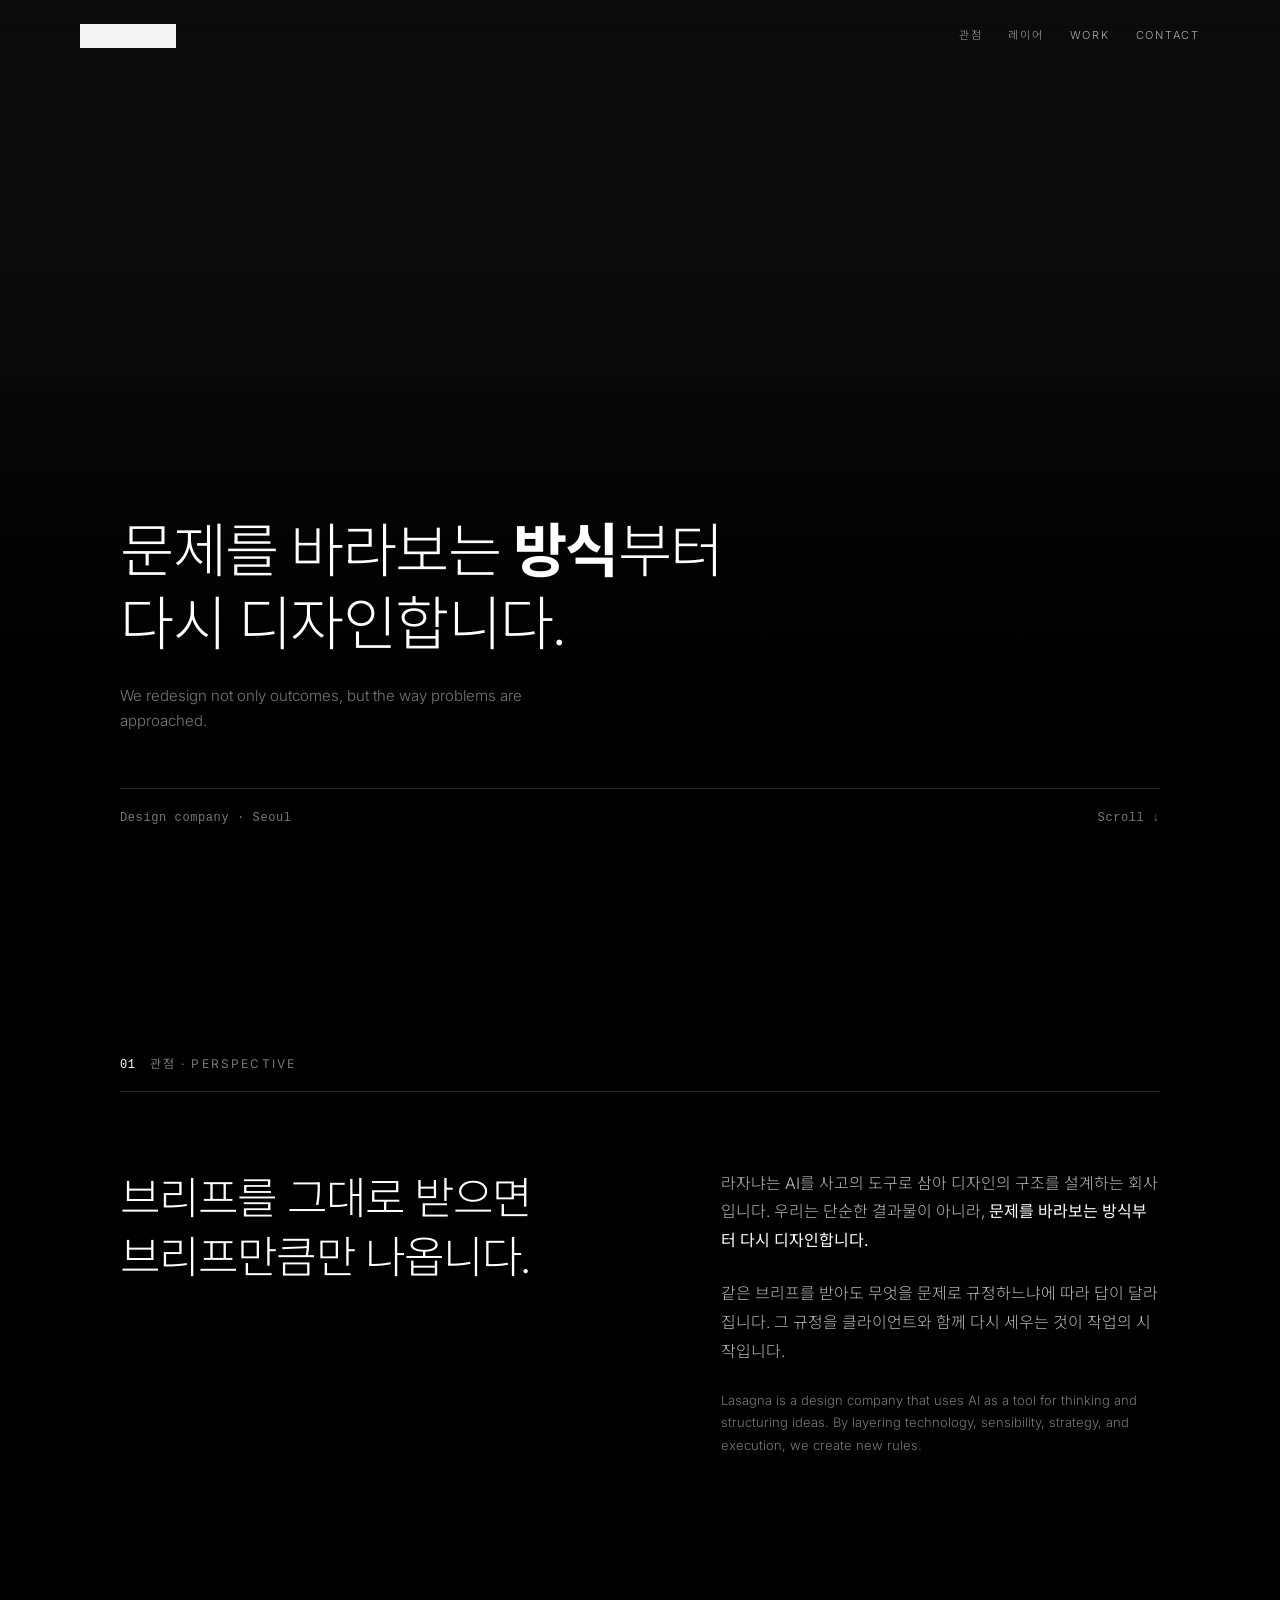
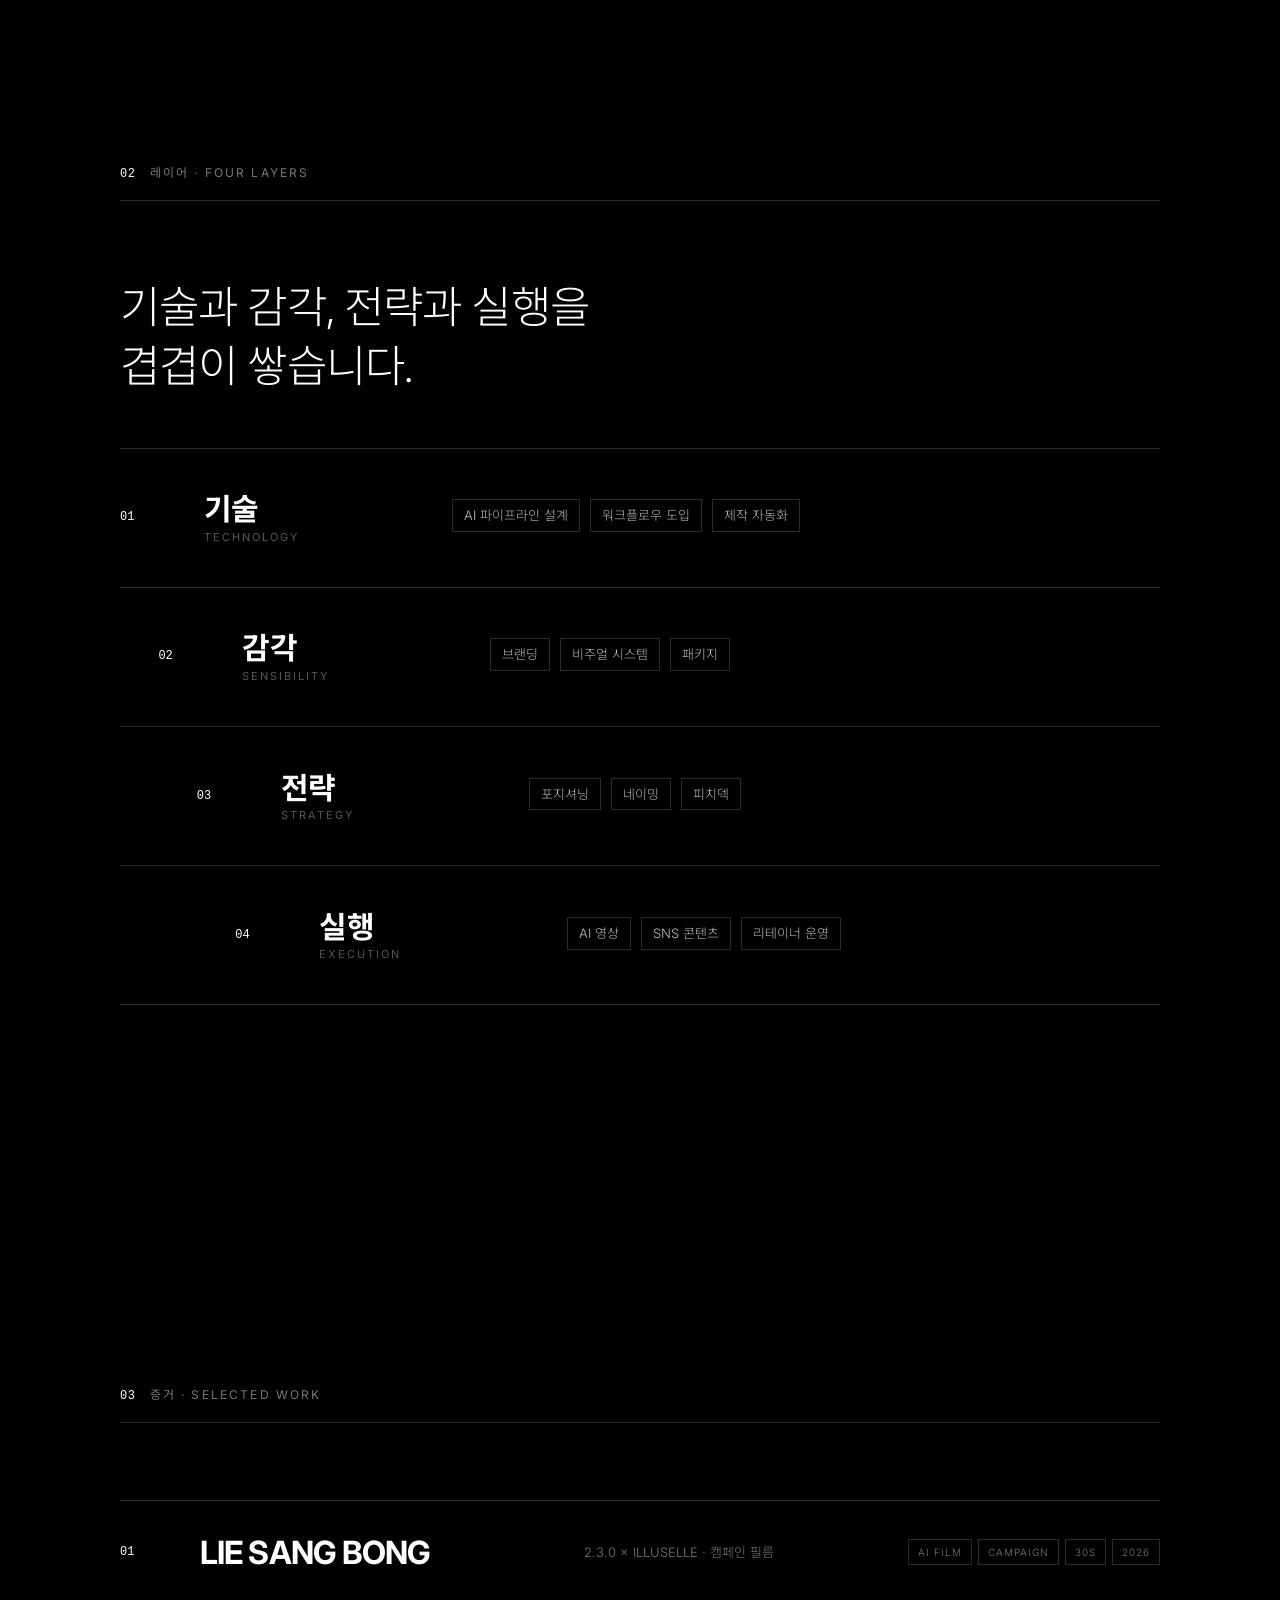
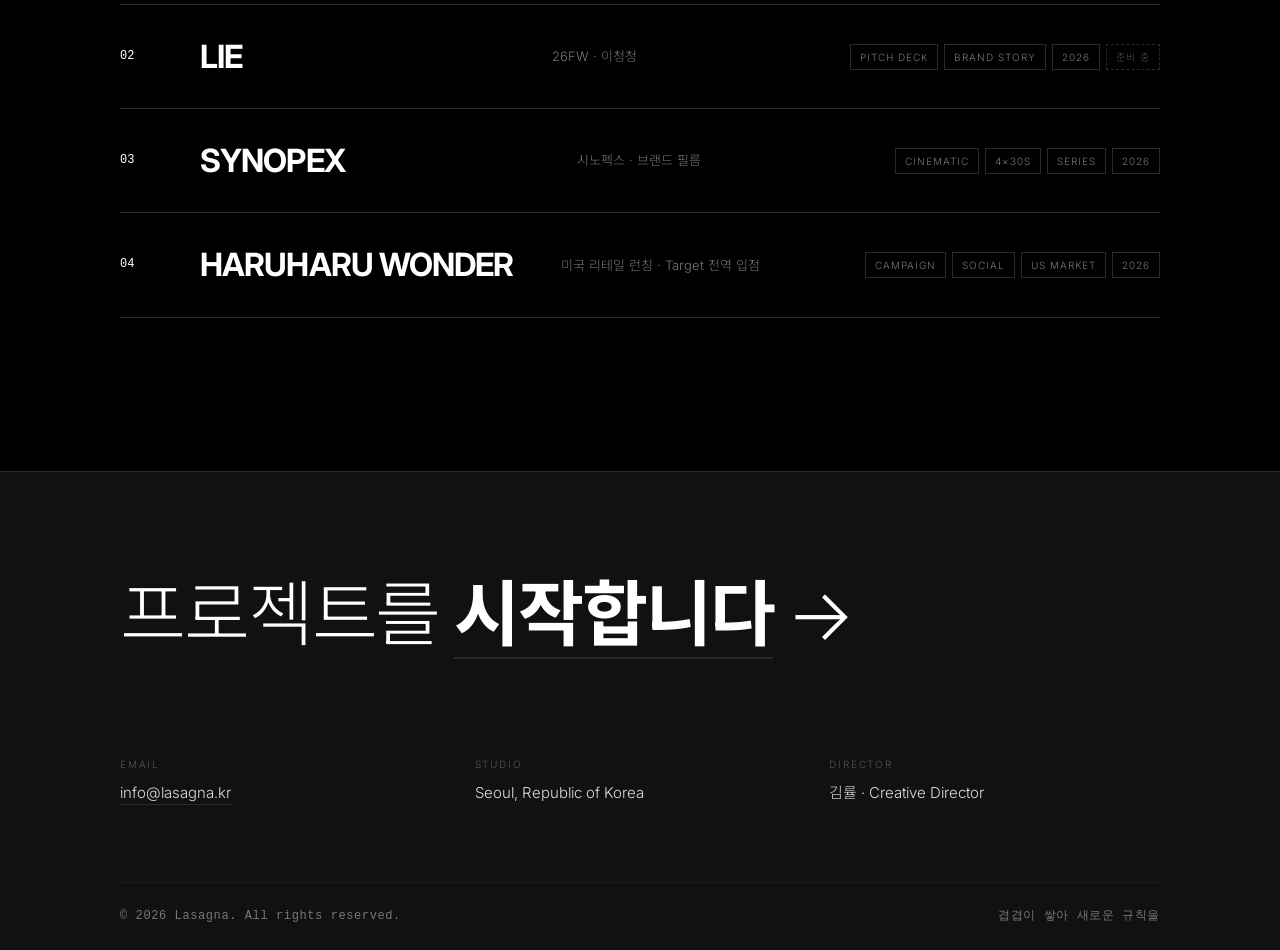
==== commit e8410b9d: "Rewrite the perspective headline off the price frame "결과물만 필요하다면 더 싼 곳이 있습니다" argued the right thing" ====
--- a/site/index.html
+++ b/site/index.html
@@ -68,7 +68,7 @@
 
     <div class="view__grid">
       <p class="t-lead reveal">
-        결과물만 필요하다면<br>더 싼 곳이 있습니다.
+        브리프를 그대로 받으면<br>브리프만큼만 나옵니다.
       </p>
       <div class="view__body">
         <p class="t-body reveal" style="--d:80ms">
--- a/site/css/base.css
+++ b/site/css/base.css
@@ -113,13 +113,16 @@
   letter-spacing: 0.05em; color: var(--fg-4);
 }
 
-/* --- 리빌 ----------------------------------------------------------------- */
-.reveal {
+/* --- 리빌 -----------------------------------------------------------------
+   기본은 '보이는' 상태다. JS 가 <html> 에 .js 를 붙였을 때만 숨겼다가
+   스크롤에 맞춰 드러낸다. 스크립트가 죽어도 내용은 남는다. */
+.reveal { opacity: 1; transform: none; }
+.js .reveal {
   opacity: 0; transform: translateY(20px);
   transition: opacity 0.8s var(--ease), transform 0.8s var(--ease);
   transition-delay: var(--d, 0ms);
 }
-.reveal.in { opacity: 1; transform: none; }
+.js .reveal.in { opacity: 1; transform: none; }
 @media (prefers-reduced-motion: reduce) {
   .reveal { opacity: 1; transform: none; transition: none; }
 }
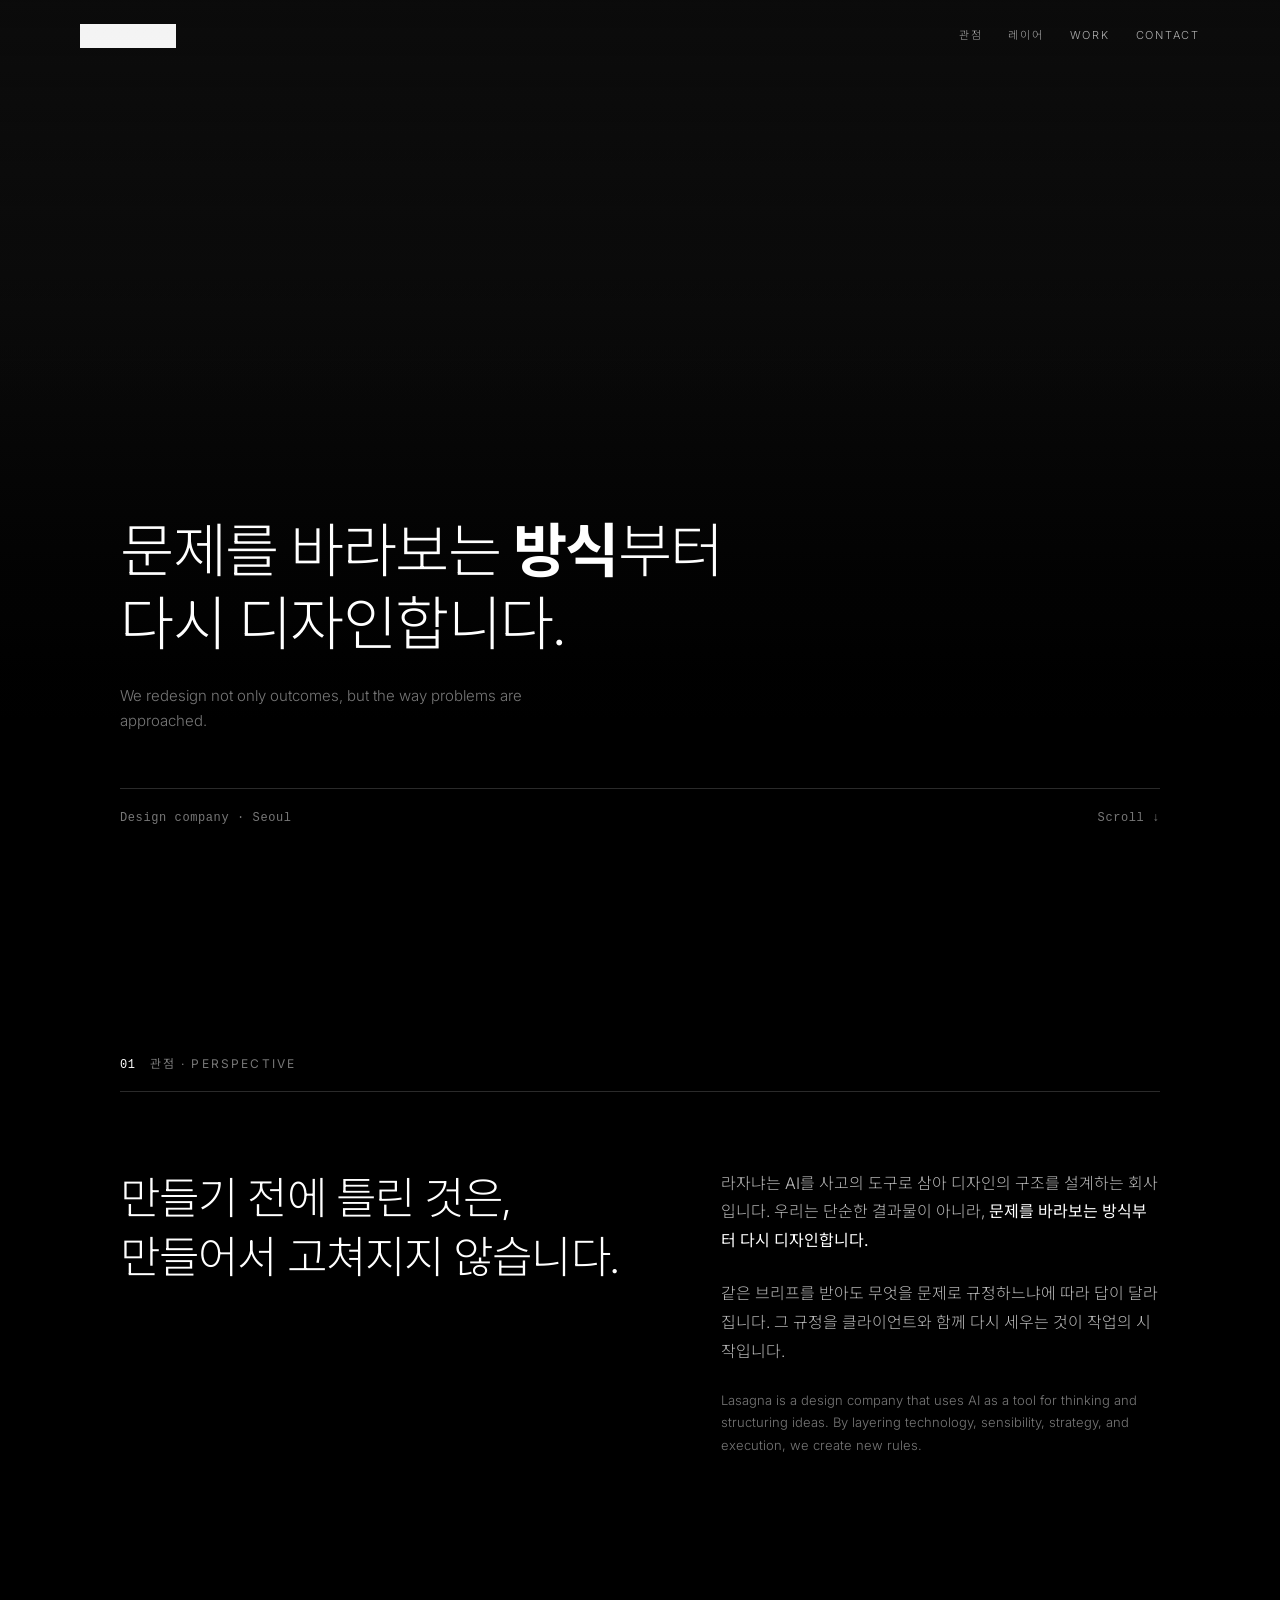
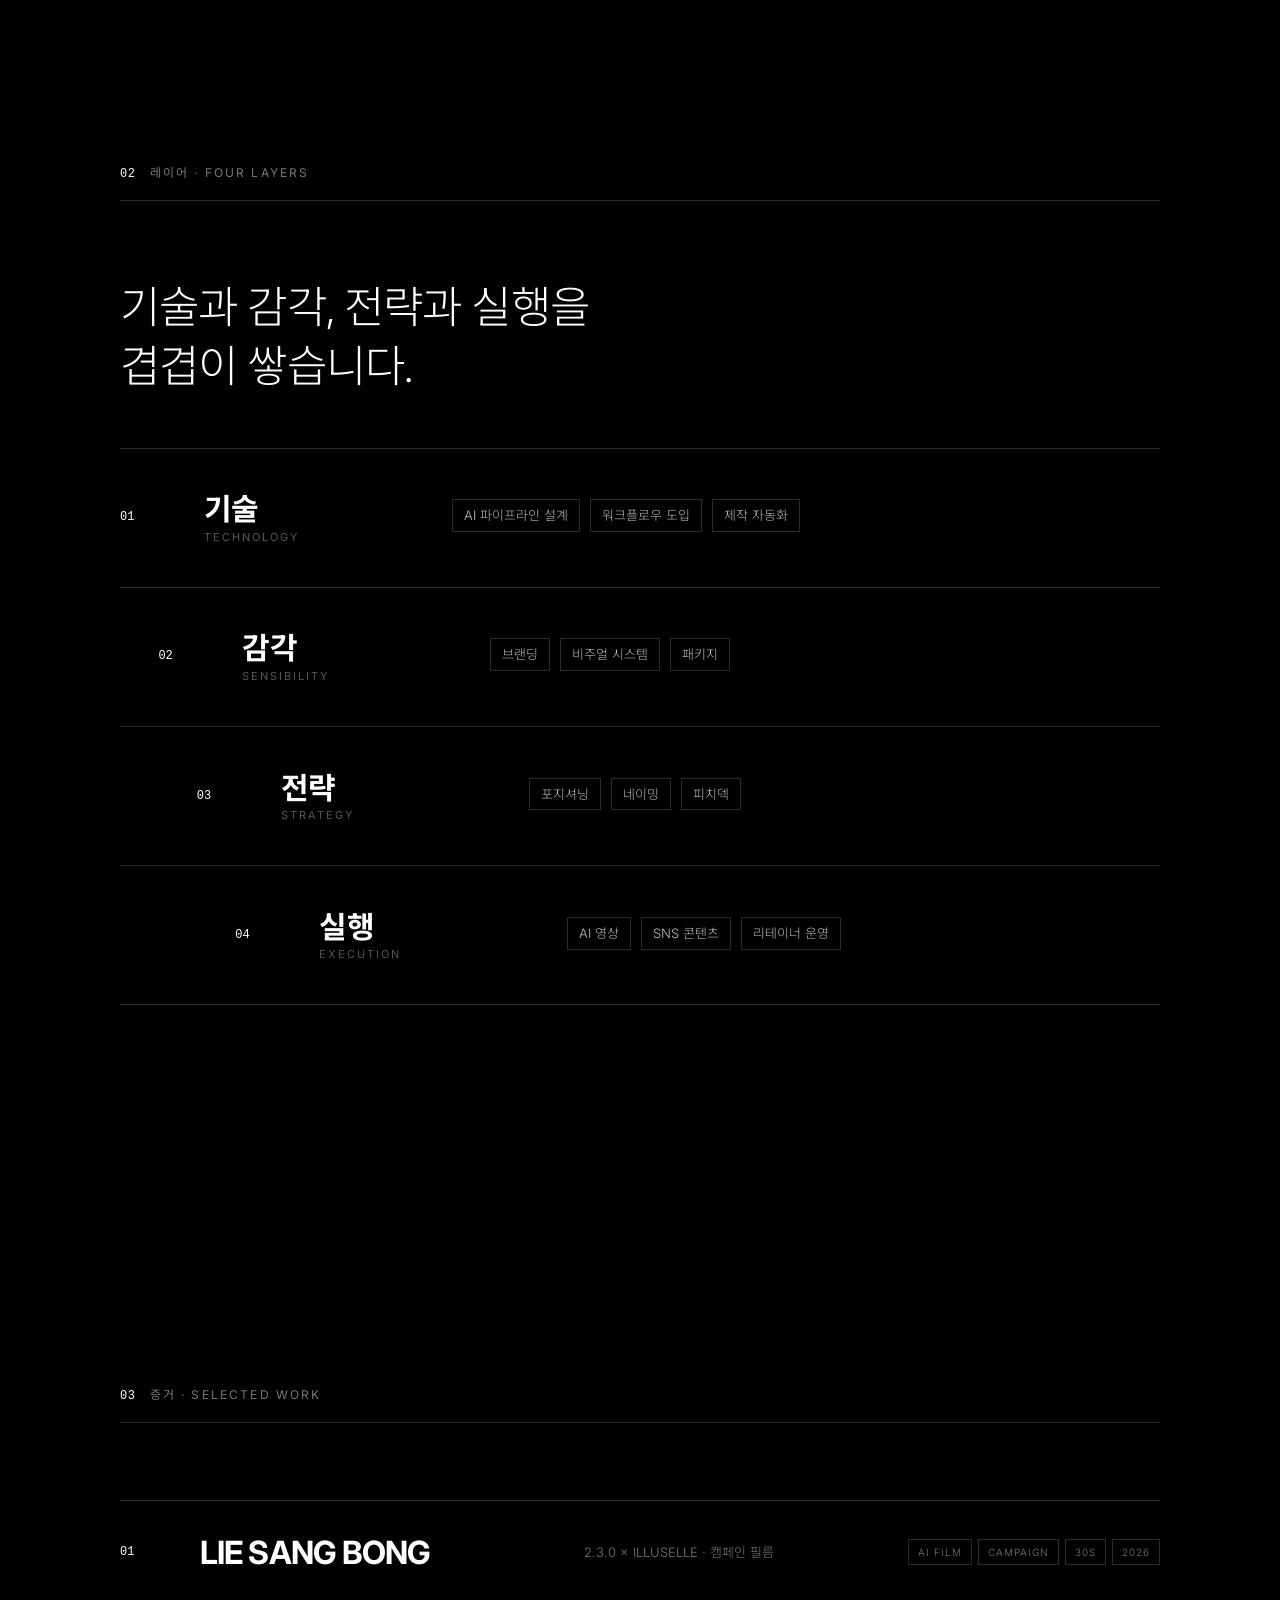
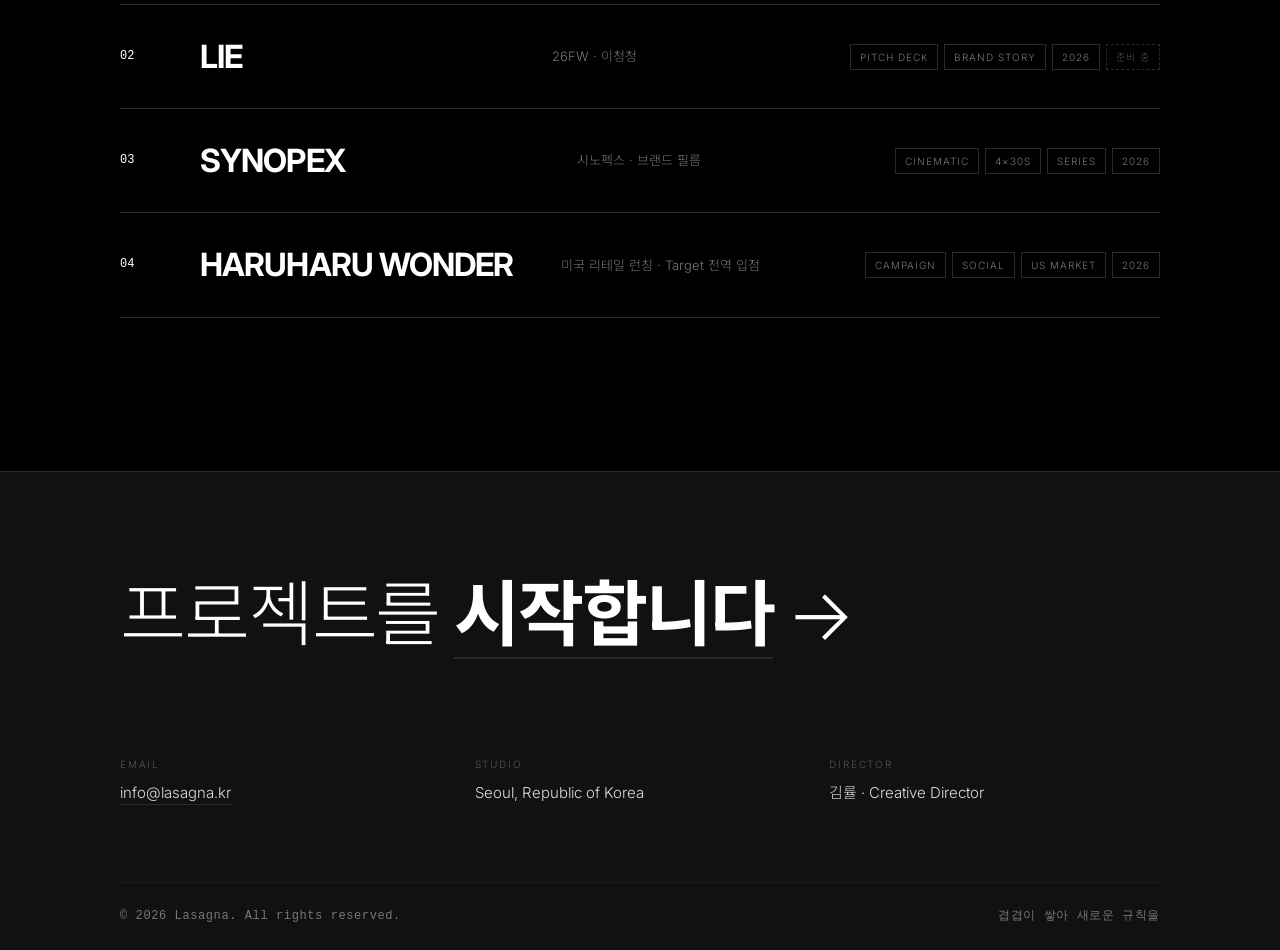
==== commit b805b31c: "Rewrite the perspective headline from the reader's side Both earlier attempts failed the same way, a" ====
--- a/site/index.html
+++ b/site/index.html
@@ -68,7 +68,7 @@
 
     <div class="view__grid">
       <p class="t-lead reveal">
-        브리프를 그대로 받으면<br>브리프만큼만 나옵니다.
+        만들기 전에 틀린 것은,<br>만들어서 고쳐지지 않습니다.
       </p>
       <div class="view__body">
         <p class="t-body reveal" style="--d:80ms">
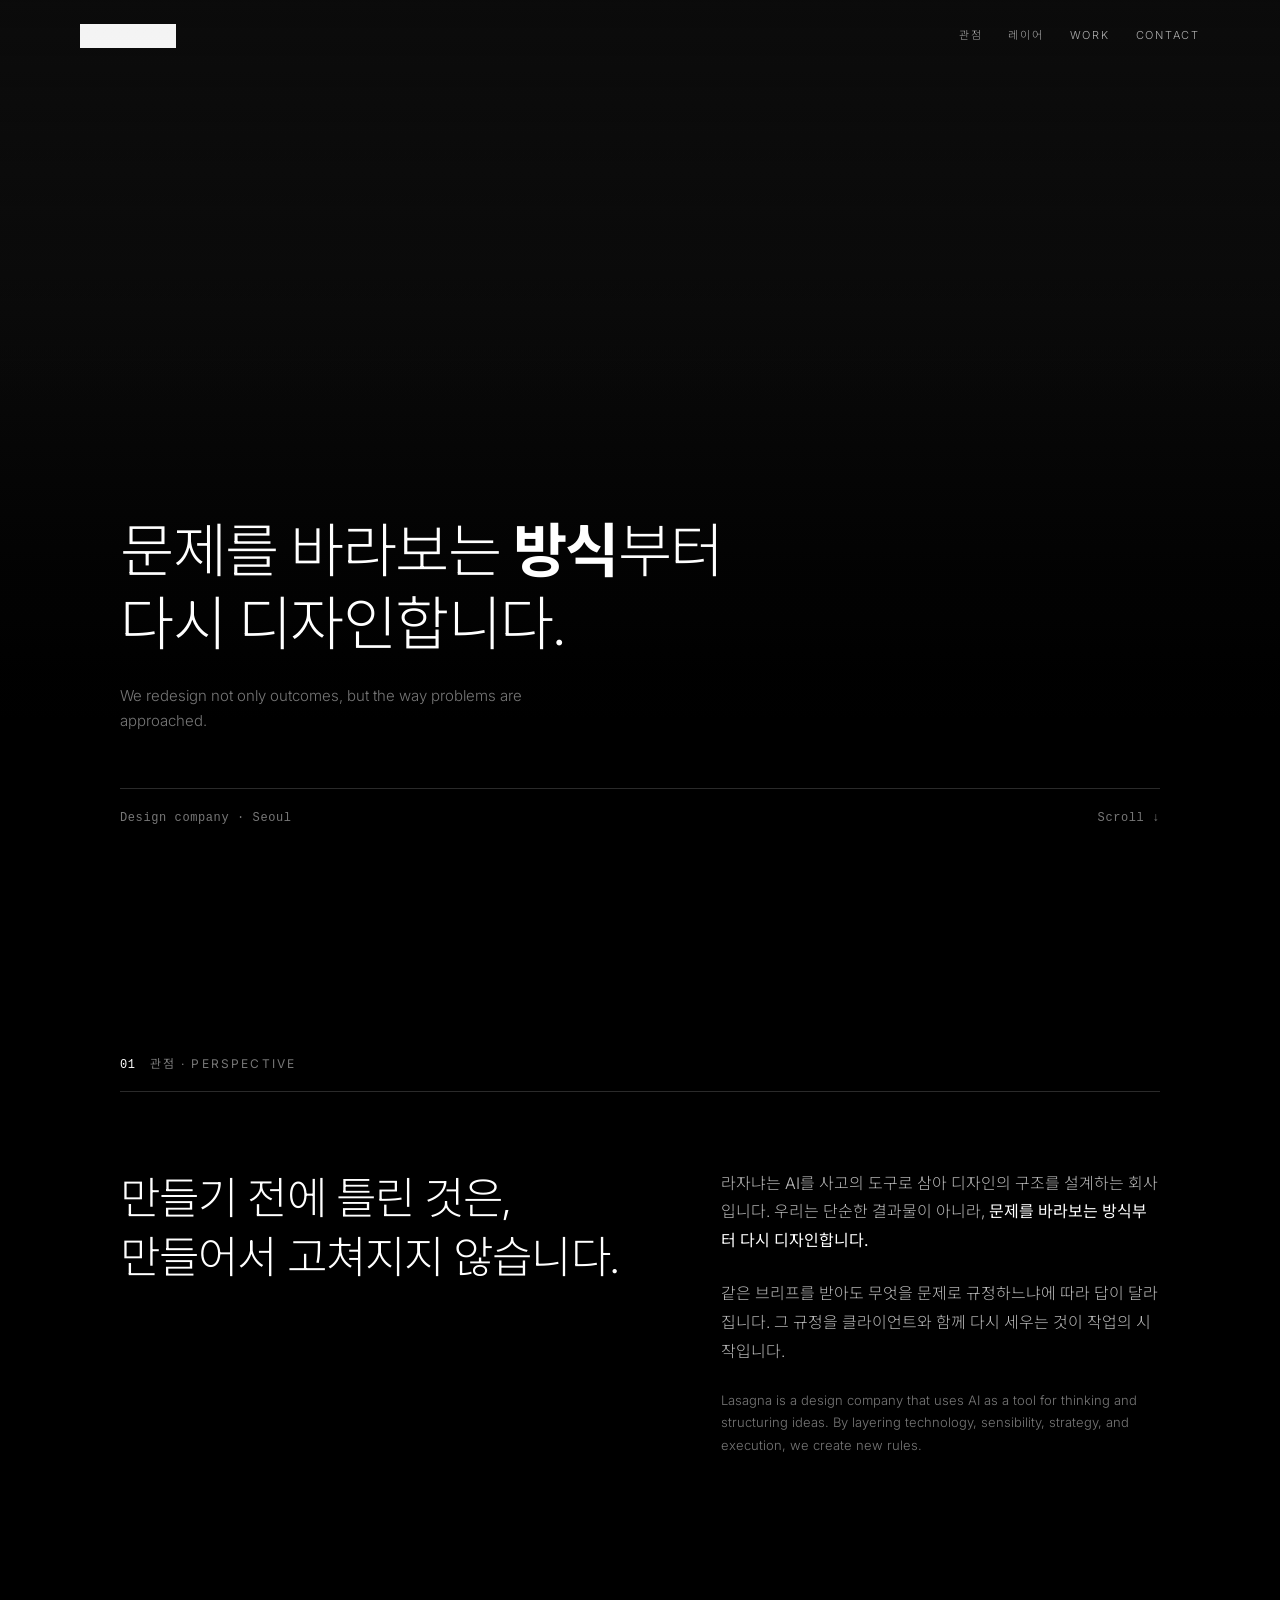
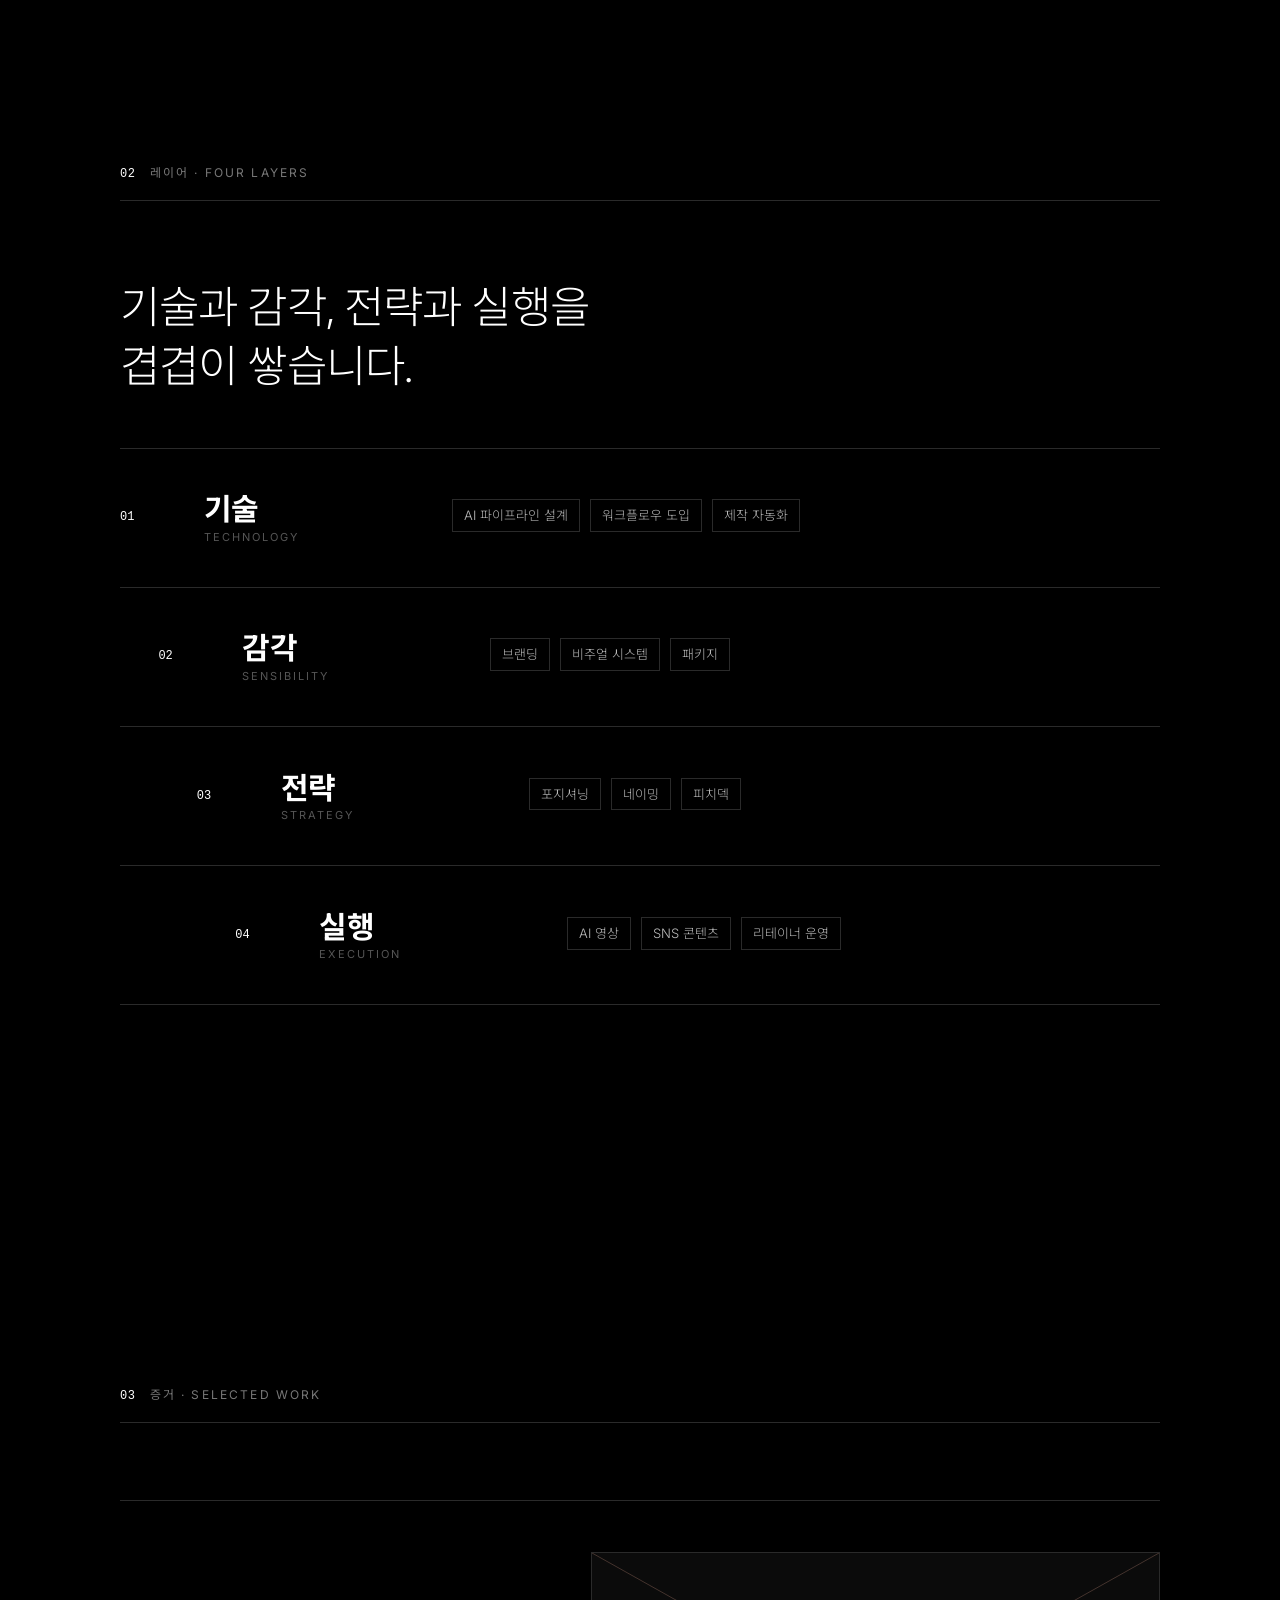
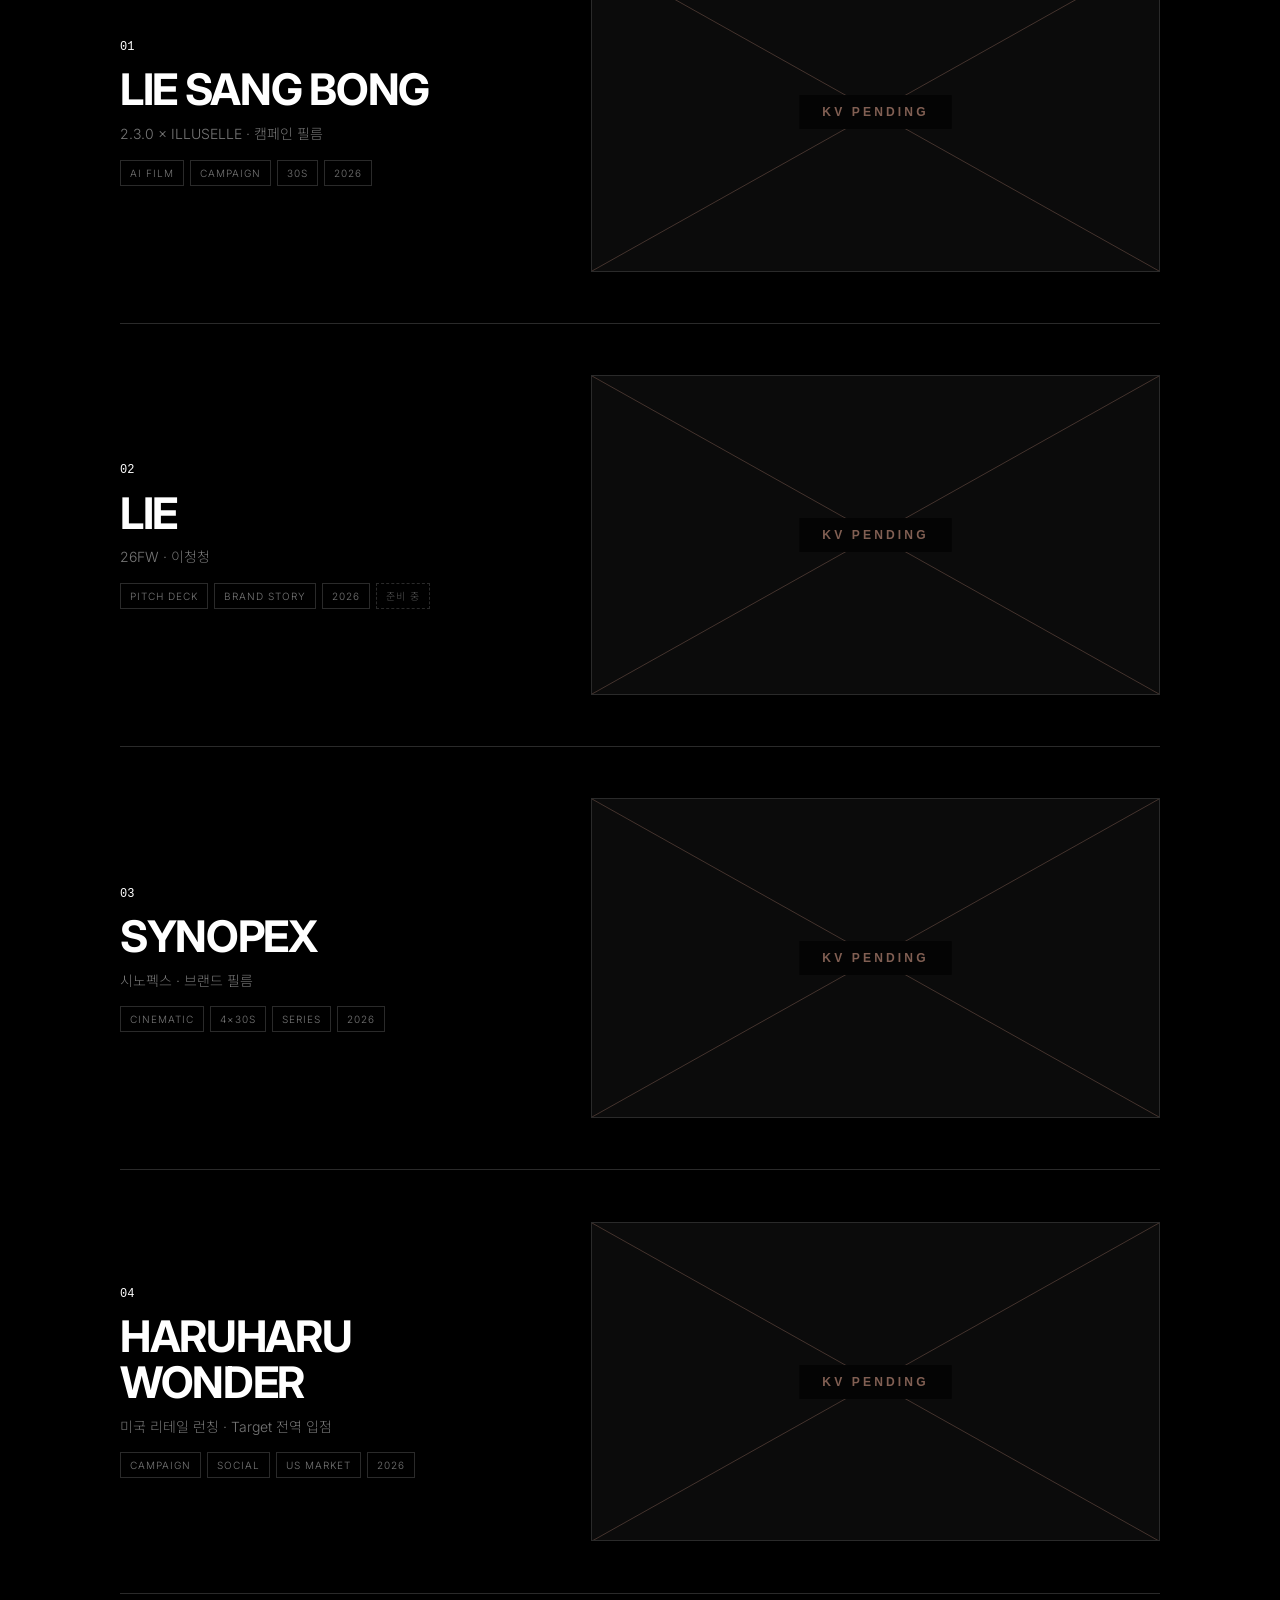
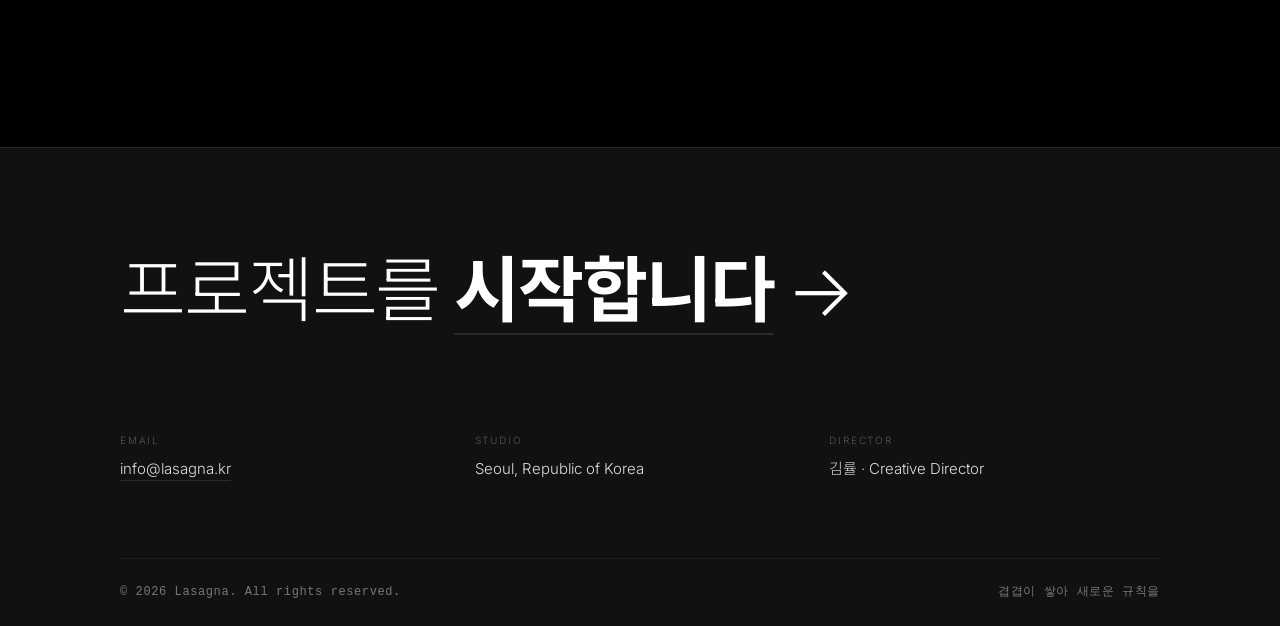
==== commit 7d4f8c1e: "Work 섹션을 이미지 주도 레이아웃으로 (v3) 이미지를 커서 호버 프리뷰로 흘려보내지 않고 레이아웃 안에 자리를 준다. 03 증거 섹션의 각 행을 2열로 — 좌측 텍스트(번호·" ====
--- a/site/index.html
+++ b/site/index.html
@@ -188,7 +188,6 @@
   </div>
 </section>
 
-<div class="kv-peek" id="kvPeek" aria-hidden="true"><img alt="" id="kvPeekImg"></div>
 
 <script src="js/home.js"></script>
 </body>
--- a/site/css/home.css
+++ b/site/css/home.css
@@ -104,64 +104,68 @@
   margin-top: 28px; max-width: 46ch;
 }
 
-/* ---------------------------------------------------------- 03 증거 ------ */
+/* ---------------------------------------------------------- 03 증거 ------
+   Work 는 이미지가 구조에 들어간다. 텍스트 블록 + 16:9 스틸이 한 행이다.
+   커서를 따라다니던 프리뷰는 뺐다 — 이미지가 제자리를 가지면 필요 없다. */
 .work { border-top: 1px solid var(--rule); }
+
 .work__row {
-  position: relative; isolation: isolate;
-  display: grid; grid-template-columns: minmax(0, 1fr); gap: 10px;
-  padding-block: clamp(24px, 3vw, 34px);
+  position: relative;
+  display: grid; gap: 16px;
+  padding-block: clamp(28px, 4vw, 56px);
   border-bottom: 1px solid var(--rule);
-  transition: padding-inline 0.5s var(--ease);
 }
-@media (min-width: 840px) {
+@media (min-width: 860px) {
   .work__row {
-    grid-template-columns: 56px minmax(0, 1.2fr) minmax(0, 1fr) auto;
-    gap: 24px; align-items: center;
+    grid-template-columns: minmax(0, 0.85fr) minmax(0, 1.15fr);
+    gap: clamp(28px, 4vw, 64px); align-items: center;
   }
-  .work__row:hover { padding-inline: 12px; }
 }
-.work__row::before {
-  content: ""; position: absolute; inset: 0; z-index: -1;
-  background: var(--bg-raise); opacity: 0;
-  transition: opacity 0.45s var(--ease);
-}
-.work__row:hover::before { opacity: 1; }
+
+.work__txt { display: grid; gap: 10px; align-content: center; }
 
 .work__i { font-family: var(--mono); font-size: 0.75rem; color: var(--accent); }
+
 .work__name {
-  font-size: clamp(1.25rem, 2.6vw, 2rem);
-  font-weight: 700; letter-spacing: -0.028em; line-height: 1.1;
-  transition: color 0.35s var(--ease);
+  font-size: clamp(1.5rem, 3.4vw, 2.75rem);
+  font-weight: 700; letter-spacing: -0.03em; line-height: 1.05;
+  transition: opacity 0.35s var(--ease);
 }
-.work__meta { font-size: 0.8125rem; color: var(--fg-4); }
+.work__meta { font-size: 0.875rem; color: var(--fg-4); }
 .work__meta.pending { color: var(--fg-5); }
-.work__tags { display: flex; flex-wrap: wrap; gap: 6px; }
+
+.work__tags { display: flex; flex-wrap: wrap; gap: 6px; margin-top: 4px; }
 .work__tag {
   font-size: 0.625rem; letter-spacing: 0.1em; text-transform: uppercase;
   color: var(--fg-4); border: 1px solid var(--rule); padding: 4px 9px; white-space: nowrap;
 }
 .work__tag--soon { border-style: dashed; color: var(--fg-5); }
+
+/* 스틸 — 저채도 유지. 호버에서만 채도가 살아난다 */
+.work__still {
+  aspect-ratio: 16 / 9; overflow: hidden; background: var(--bg-raise);
+  border: 1px solid var(--rule);
+}
+.work__still img {
+  width: 100%; height: 100%; object-fit: cover; display: block;
+  filter: saturate(0.25) contrast(1.05) brightness(0.86);
+  transform: scale(1.01);
+  transition: filter 0.6s var(--ease), transform 0.9s var(--ease);
+}
+.work__row:hover .work__still img,
+.work__row:focus-within .work__still img {
+  filter: saturate(0.7) contrast(1.02) brightness(1);
+  transform: scale(1.04);
+}
+.work__row:hover .work__name { opacity: 0.55; }
+
 .work__hit { position: absolute; inset: 0; }
+.work__row.is-unlinked .work__hit { cursor: default; }
 
-.work__thumb { display: none; }
-@media (max-width: 839px) {
-  .work__thumb {
-    display: block; margin-top: 12px; aspect-ratio: 16/9;
-    border: 1px solid var(--rule); background: var(--bg-raise);
-  }
-  .work__thumb img { width: 100%; height: 100%; object-fit: cover; filter: saturate(0.3); }
+@media (prefers-reduced-motion: reduce) {
+  .work__still img { transition: none; transform: none; }
+  .work__row:hover .work__still img { transform: none; }
 }
-
-.kv-peek {
-  position: fixed; top: 0; left: 0; z-index: 40;
-  width: 280px; aspect-ratio: 16/9; pointer-events: none;
-  opacity: 0; transform: translate3d(-50%,-50%,0) scale(0.95);
-  transition: opacity 0.34s var(--ease), transform 0.34s var(--ease);
-  border: 1px solid var(--rule); background: var(--bg-raise); overflow: hidden;
-}
-.kv-peek.on { opacity: 1; transform: translate3d(-50%,-50%,0) scale(1); }
-.kv-peek img { width: 100%; height: 100%; object-fit: cover; filter: saturate(0.3); }
-@media (hover: none), (max-width: 839px) { .kv-peek { display: none; } }
 
 /* ---------------------------------------------------------- 04 연락 ------ */
 .contact { border-top: 1px solid var(--rule); background: var(--bg-raise); }
